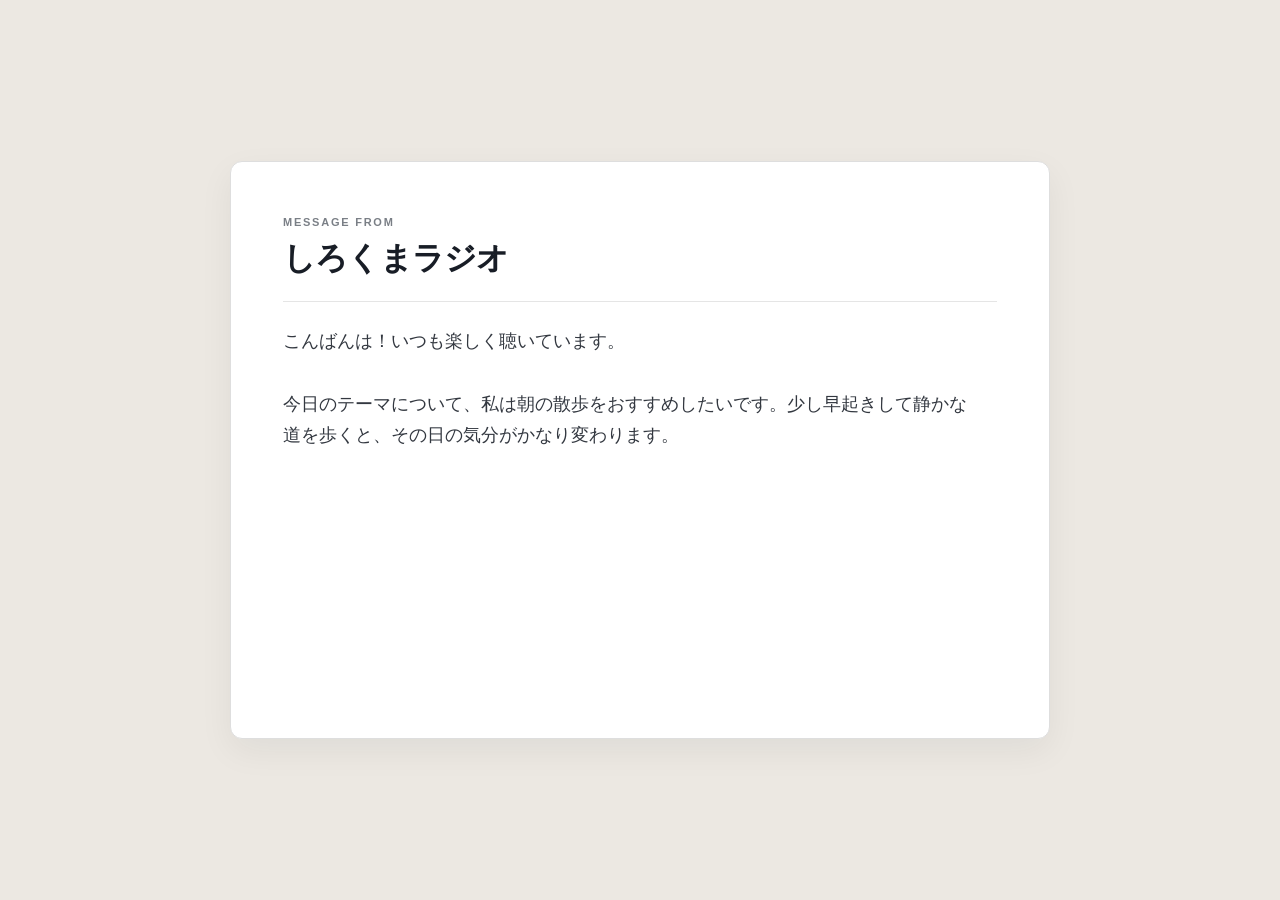
==== index.html @ c99edba2 "Add files via upload" ====
<!doctype html>
<html lang="ja">
<head>
  <meta charset="utf-8">
  <meta name="viewport" content="width=device-width, initial-scale=1">
  <meta name="color-scheme" content="light">
  <title>回答ビューアー</title>
  <link rel="stylesheet" href="./css/reset.css">
  <link rel="stylesheet" href="./css/variables.css">
  <link rel="stylesheet" href="./css/base.css">
  <link rel="stylesheet" href="./css/viewer.css">
  <link id="template-stylesheet" rel="stylesheet" href="./templates/clean/clean.css">
</head>
<body class="viewer-page">
  <main class="viewer-shell" aria-live="polite">
    <section id="viewer-status" class="viewer-status" hidden></section>
    <div id="viewer-preview" class="template-host" aria-label="回答表示">
      <article class="template-root" data-template="clean">
        <header class="template-name-wrap">
          <p class="template-label" aria-hidden="true">MESSAGE FROM</p>
          <h1 class="response-name"></h1>
        </header>
        <div class="template-divider" aria-hidden="true"></div>
        <div class="response-content" tabindex="0"></div>
      </article>
    </div>
  </main>
  <script type="module" src="./js/app.js"></script>
</body>
</html>
---- css/variables.css ----
:root{
  --ui-canvas:#f6f4f1;
  --ui-surface:#ffffff;
  --ui-surface-soft:#f8f9fa;
  --ui-ink:#181d26;
  --ui-body:#41454d;
  --ui-muted:#70757d;
  --ui-hairline:#dedbd6;
  --ui-hairline-soft:#ece9e4;
  --ui-accent:#aa2d00;
  --ui-accent-soft:#fff0e9;
  --ui-success:#1f7a44;
  --ui-error:#b42318;
  --ui-focus:#1b61c9;
  --ui-radius-sm:8px;
  --ui-radius-md:10px;
  --ui-radius-lg:12px;
  --ui-shadow:0 1px 2px rgba(24,29,38,.05),0 8px 24px rgba(24,29,38,.05);
  --ui-font:-apple-system,BlinkMacSystemFont,"Segoe UI","Noto Sans JP","Hiragino Kaku Gothic ProN",Meiryo,sans-serif;
}
---- css/base.css ----
html{background:var(--ui-canvas);color:var(--ui-ink);font-family:var(--ui-font)}body{font-size:16px}button,input,select{color:inherit}.button{min-height:40px;border:1px solid transparent;border-radius:var(--ui-radius-sm);display:inline-flex;align-items:center;justify-content:center;gap:8px;padding:9px 14px;font-size:14px;font-weight:650;transition:background-color .16s,border-color .16s,transform .16s}.button:hover{transform:translateY(-1px)}.button:focus-visible,.icon-button:focus-visible,input:focus-visible,.template-option:focus-visible,.response-item:focus-visible{outline:3px solid color-mix(in srgb,var(--ui-focus) 25%,transparent);outline-offset:2px}.button--primary{background:var(--ui-ink);color:#fff}.button--primary:hover{background:#0d1218}.button--secondary{background:#fff;border-color:var(--ui-hairline);color:var(--ui-ink)}.button--secondary:hover{background:#fafafa;border-color:#c9c5bf}.button--full{width:100%}.state-box{font-size:14px;color:var(--ui-muted)}.state-box[data-state="loading"]::before{content:"";display:inline-block;width:14px;height:14px;border:2px solid var(--ui-hairline);border-top-color:var(--ui-ink);border-radius:50%;margin-right:8px;vertical-align:-2px;animation:spin .8s linear infinite}.state-box[data-state="error"]{color:var(--ui-error)}@keyframes spin{to{transform:rotate(360deg)}}
---- css/viewer.css ----
body.viewer-page{min-height:100vh;background:#ece8e2;display:grid;place-items:center;padding:clamp(12px,3vw,40px)}.viewer-shell{width:min(100%,980px)}.viewer-status{margin-bottom:12px;background:#fff;border:1px solid var(--ui-hairline);padding:12px 14px;border-radius:10px;color:var(--ui-muted);font-size:14px}.template-host{width:100%}.template-host .template-root{--name-font-size:32px;--content-font-size:18px;--content-height:min(56vh,420px)}.template-host .response-content{overflow-y:auto;overflow-x:hidden;white-space:pre-wrap;overflow-wrap:anywhere;word-break:break-word}.template-host .response-name{overflow-wrap:anywhere}@media(max-width:600px){body.viewer-page{padding:8px}.template-host .template-root{--content-height:58vh}}
---- templates/clean/clean.css ----
.template-root[data-template="clean"]{width:100%;max-width:820px;margin:auto;background:#fff;color:#181d26;border:1px solid #dedede;border-radius:12px;padding:clamp(24px,5vw,52px);box-shadow:0 12px 34px rgba(24,29,38,.06);font-family:-apple-system,BlinkMacSystemFont,"Segoe UI","Noto Sans JP",sans-serif}.template-root[data-template="clean"] .template-name-wrap{display:flex;flex-direction:column;gap:8px}.template-root[data-template="clean"] .template-label{font-size:11px;font-weight:800;letter-spacing:.16em;color:#7a7f86}.template-root[data-template="clean"] .response-name{font-size:var(--name-font-size);font-weight:650;letter-spacing:-.025em;line-height:1.2}.template-root[data-template="clean"] .template-divider{height:1px;background:#e5e5e5;margin:24px 0}.template-root[data-template="clean"] .response-content{height:var(--content-height);font-size:var(--content-font-size);line-height:var(--content-line-height);color:#333840;padding-right:12px;scrollbar-gutter:stable}.template-root[data-template="clean"] .response-content::-webkit-scrollbar{width:8px}.template-root[data-template="clean"] .response-content::-webkit-scrollbar-thumb{background:#d7d7d7;border-radius:8px}.template-root[data-template="clean"] .response-content::-webkit-scrollbar-track{background:transparent}
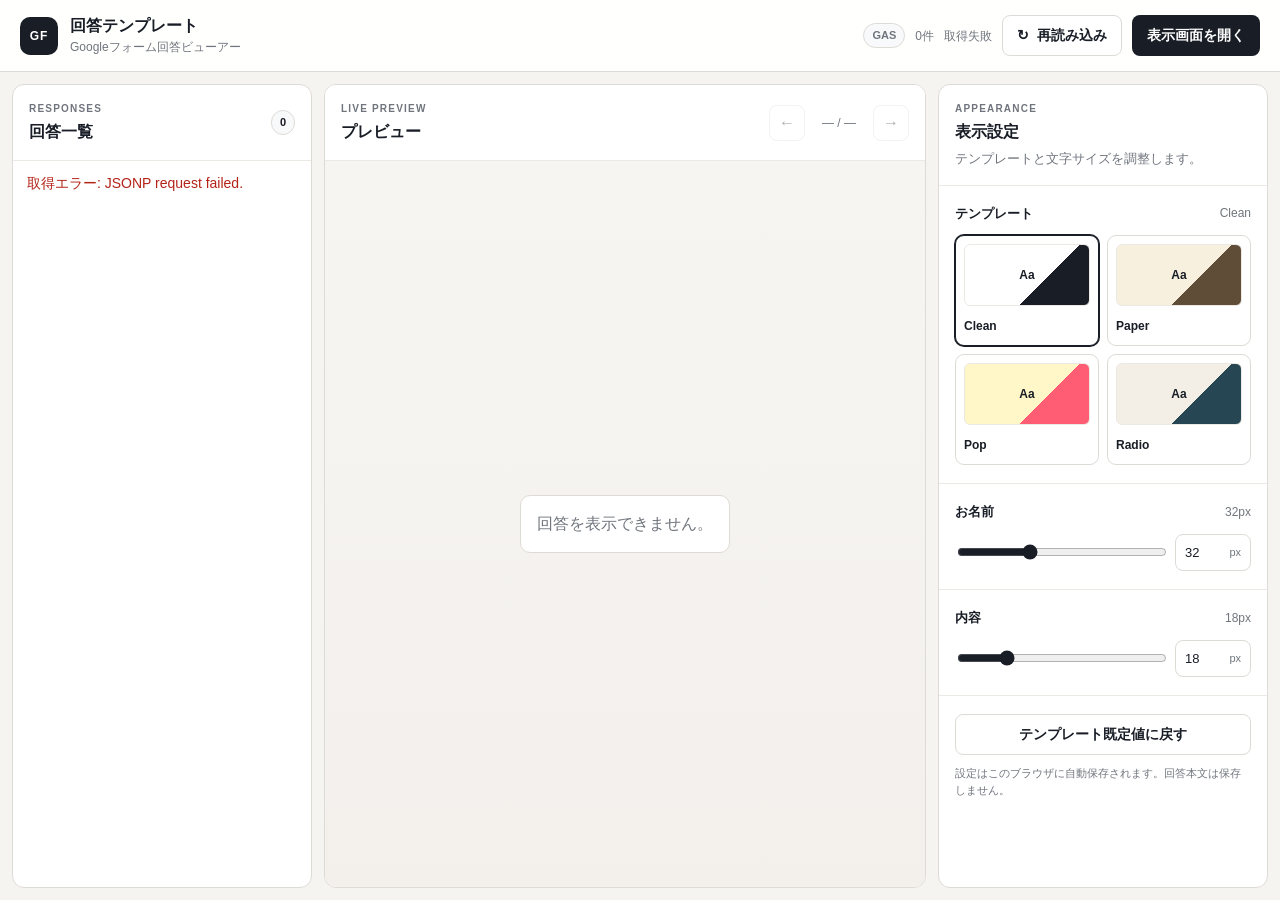
==== commit 8be13533: "Make editor the default GitHub Pages entry" ====
--- a/index.html
+++ b/index.html
@@ -4,27 +4,116 @@
   <meta charset="utf-8">
   <meta name="viewport" content="width=device-width, initial-scale=1">
   <meta name="color-scheme" content="light">
-  <title>回答ビューアー</title>
+  <title>回答テンプレートエディター</title>
   <link rel="stylesheet" href="./css/reset.css">
   <link rel="stylesheet" href="./css/variables.css">
   <link rel="stylesheet" href="./css/base.css">
-  <link rel="stylesheet" href="./css/viewer.css">
+  <link rel="stylesheet" href="./css/editor.css">
   <link id="template-stylesheet" rel="stylesheet" href="./templates/clean/clean.css">
 </head>
-<body class="viewer-page">
-  <main class="viewer-shell" aria-live="polite">
-    <section id="viewer-status" class="viewer-status" hidden></section>
-    <div id="viewer-preview" class="template-host" aria-label="回答表示">
-      <article class="template-root" data-template="clean">
-        <header class="template-name-wrap">
-          <p class="template-label" aria-hidden="true">MESSAGE FROM</p>
-          <h1 class="response-name"></h1>
-        </header>
-        <div class="template-divider" aria-hidden="true"></div>
-        <div class="response-content" tabindex="0"></div>
-      </article>
+<body class="editor-page">
+  <header class="app-header">
+    <div class="app-header__identity">
+      <div class="app-mark" aria-hidden="true">GF</div>
+      <div>
+        <h1 class="app-title">回答テンプレート</h1>
+        <p class="app-subtitle">Googleフォーム回答ビューアー</p>
+      </div>
     </div>
+    <div class="app-header__actions">
+      <div class="sync-meta" aria-live="polite">
+        <span id="data-source-badge" class="status-badge">GAS</span>
+        <span id="response-count">0件</span>
+        <span id="last-updated">未取得</span>
+      </div>
+      <button id="reload-button" class="button button--secondary" type="button">
+        <span aria-hidden="true">↻</span>
+        再読み込み
+      </button>
+      <a class="button button--primary" href="./viewer.html" target="_blank" rel="noopener">表示画面を開く</a>
+    </div>
+  </header>
+
+  <main class="editor-layout">
+    <aside class="panel responses-panel" aria-label="回答一覧">
+      <div class="panel__header">
+        <div>
+          <p class="panel__eyebrow">RESPONSES</p>
+          <h2 class="panel__title">回答一覧</h2>
+        </div>
+        <span id="list-count" class="count-badge">0</span>
+      </div>
+      <div id="responses-state" class="state-box" role="status"></div>
+      <div id="response-list" class="response-list" role="listbox" aria-label="Googleフォーム回答"></div>
+    </aside>
+
+    <section class="workspace" aria-label="プレビュー">
+      <div class="workspace-toolbar">
+        <div>
+          <p class="panel__eyebrow">LIVE PREVIEW</p>
+          <h2 class="panel__title">プレビュー</h2>
+        </div>
+        <div class="response-nav" aria-label="回答移動">
+          <button id="prev-response" class="icon-button" type="button" aria-label="前の回答">←</button>
+          <span id="response-position" class="response-position">— / —</span>
+          <button id="next-response" class="icon-button" type="button" aria-label="次の回答">→</button>
+        </div>
+      </div>
+
+      <div id="preview-stage" class="preview-stage">
+        <div id="preview-state" class="preview-state" hidden></div>
+        <div id="editor-preview" class="template-host">
+          <article class="template-root" data-template="clean">
+            <header class="template-name-wrap">
+              <p class="template-label" aria-hidden="true">MESSAGE FROM</p>
+              <h3 class="response-name"></h3>
+            </header>
+            <div class="template-divider" aria-hidden="true"></div>
+            <div class="response-content" tabindex="0"></div>
+          </article>
+        </div>
+      </div>
+    </section>
+
+    <aside class="panel settings-panel" aria-label="表示設定">
+      <div class="panel__header panel__header--stack">
+        <p class="panel__eyebrow">APPEARANCE</p>
+        <h2 class="panel__title">表示設定</h2>
+        <p class="panel__description">テンプレートと文字サイズを調整します。</p>
+      </div>
+
+      <section class="settings-section">
+        <div class="settings-section__heading">
+          <h3>テンプレート</h3>
+          <span id="template-name" class="settings-value">Clean</span>
+        </div>
+        <div id="template-selector" class="template-selector" role="radiogroup" aria-label="テンプレート"></div>
+      </section>
+
+      <section class="settings-section">
+        <div class="settings-section__heading">
+          <h3>お名前</h3>
+          <span id="name-size-label" class="settings-value">32px</span>
+        </div>
+        <div id="name-font-control" class="font-control"></div>
+      </section>
+
+      <section class="settings-section">
+        <div class="settings-section__heading">
+          <h3>内容</h3>
+          <span id="content-size-label" class="settings-value">18px</span>
+        </div>
+        <div id="content-font-control" class="font-control"></div>
+      </section>
+
+      <div class="settings-actions">
+        <button id="reset-template" class="button button--secondary button--full" type="button">テンプレート既定値に戻す</button>
+      </div>
+
+      <p class="settings-note">設定はこのブラウザに自動保存されます。回答本文は保存しません。</p>
+    </aside>
   </main>
-  <script type="module" src="./js/app.js"></script>
+
+  <script type="module" src="./js/editor.js"></script>
 </body>
 </html>
--- a/css/editor.css
+++ b/css/editor.css
@@ -0,0 +1,4 @@
+body.editor-page{height:100vh;overflow:hidden;background:var(--ui-canvas)}.app-header{height:72px;background:rgba(255,255,255,.96);border-bottom:1px solid var(--ui-hairline);display:flex;align-items:center;justify-content:space-between;padding:0 20px;gap:20px}.app-header__identity,.app-header__actions,.sync-meta{display:flex;align-items:center}.app-header__identity{gap:12px;min-width:0}.app-mark{width:38px;height:38px;border-radius:10px;background:var(--ui-ink);color:#fff;display:grid;place-items:center;font-size:12px;font-weight:800;letter-spacing:.08em}.app-title{font-size:16px;font-weight:700;line-height:1.25}.app-subtitle{font-size:12px;color:var(--ui-muted);margin-top:2px}.app-header__actions{gap:10px}.sync-meta{gap:10px;color:var(--ui-muted);font-size:12px}.status-badge,.count-badge{display:inline-flex;align-items:center;justify-content:center;border-radius:999px;border:1px solid var(--ui-hairline);background:var(--ui-surface-soft);font-size:11px;font-weight:700;line-height:1;padding:6px 8px}.editor-layout{height:calc(100vh - 72px);display:grid;grid-template-columns:minmax(240px,300px) minmax(460px,1fr) minmax(280px,330px);gap:12px;padding:12px}.panel,.workspace{background:var(--ui-surface);border:1px solid var(--ui-hairline);border-radius:var(--ui-radius-lg);min-width:0;min-height:0;overflow:hidden}.panel{display:flex;flex-direction:column}.panel__header,.workspace-toolbar{min-height:72px;padding:16px;border-bottom:1px solid var(--ui-hairline-soft);display:flex;align-items:center;justify-content:space-between;gap:12px}.panel__header--stack{display:block}.panel__eyebrow{font-size:10px;letter-spacing:.12em;font-weight:800;color:var(--ui-muted);margin-bottom:4px}.panel__title{font-size:16px;font-weight:700}.panel__description{font-size:13px;color:var(--ui-muted);margin-top:5px}.responses-panel .state-box{padding:12px 14px}.response-list{overflow:auto;padding:6px}.response-item{width:100%;appearance:none;background:transparent;border:1px solid transparent;border-radius:8px;text-align:left;padding:11px 10px;display:grid;grid-template-columns:34px minmax(0,1fr);gap:10px;color:var(--ui-ink);transition:background-color .14s,border-color .14s}.response-item:hover{background:#f8f7f5}.response-item[aria-selected="true"]{background:var(--ui-accent-soft);border-color:#f1c8b4;box-shadow:inset 3px 0 0 var(--ui-accent)}.response-item__number{font-variant-numeric:tabular-nums;color:var(--ui-muted);font-size:11px;font-weight:700;padding-top:2px}.response-item__main{min-width:0}.response-item__name{display:block;font-size:13px;font-weight:700;white-space:nowrap;overflow:hidden;text-overflow:ellipsis}.response-item__excerpt{display:-webkit-box;-webkit-box-orient:vertical;-webkit-line-clamp:2;overflow:hidden;font-size:12px;line-height:1.45;color:var(--ui-muted);margin-top:4px}.response-item__time{display:block;font-size:10px;color:#9a9690;margin-top:6px}.workspace{display:flex;flex-direction:column}.workspace-toolbar{background:#fff}.response-nav{display:flex;align-items:center;gap:8px}.icon-button{width:36px;height:36px;border-radius:8px;border:1px solid var(--ui-hairline);background:#fff;display:grid;place-items:center}.icon-button:hover:not(:disabled){background:#f8f7f5}.icon-button:disabled{opacity:.35;cursor:not-allowed}.response-position{font-size:12px;color:var(--ui-muted);font-variant-numeric:tabular-nums;min-width:52px;text-align:center}.preview-stage{flex:1;min-height:0;padding:24px;display:grid;place-items:center;overflow:auto;background:linear-gradient(#f7f5f2,#f3f0ec)}.template-host{width:min(100%,820px);min-width:0}.preview-state{padding:16px;border-radius:10px;border:1px solid var(--ui-hairline);background:#fff;color:var(--ui-muted)}.settings-panel{overflow:auto}.settings-section{padding:18px 16px;border-bottom:1px solid var(--ui-hairline-soft)}.settings-section__heading{display:flex;align-items:center;justify-content:space-between;gap:12px;margin-bottom:12px}.settings-section h3{font-size:13px;font-weight:700}.settings-value{font-size:12px;color:var(--ui-muted);font-variant-numeric:tabular-nums}.template-selector{display:grid;grid-template-columns:1fr 1fr;gap:8px}.template-option{border:1px solid var(--ui-hairline);background:#fff;border-radius:9px;padding:8px;text-align:left;min-width:0}.template-option:hover{border-color:#bfbab3}.template-option[aria-checked="true"]{border-color:var(--ui-ink);box-shadow:0 0 0 1px var(--ui-ink)}.template-option__preview{height:62px;border-radius:6px;border:1px solid var(--ui-hairline-soft);display:grid;place-items:center;overflow:hidden;margin-bottom:7px;font-size:12px;font-weight:700}.template-option__name{font-size:12px;font-weight:700}.font-control__row{display:grid;grid-template-columns:minmax(0,1fr) 76px;align-items:center;gap:10px}.font-control input[type="range"]{width:100%;accent-color:var(--ui-ink)}.font-control__number-wrap{display:grid;grid-template-columns:1fr auto;align-items:center;border:1px solid var(--ui-hairline);border-radius:8px;background:#fff;padding-right:9px}.font-control__number{width:100%;border:0;outline:0;padding:8px 6px 8px 9px;background:transparent;font-size:13px;font-variant-numeric:tabular-nums}.font-control__unit{font-size:11px;color:var(--ui-muted)}.settings-actions{padding:18px 16px 10px}.settings-note{padding:0 16px 20px;color:var(--ui-muted);font-size:11px;line-height:1.55}.template-host .template-root{--name-font-size:32px;--content-font-size:18px;--content-height:360px}.template-host .response-content{overflow-y:auto;overflow-x:hidden;white-space:pre-wrap;overflow-wrap:anywhere;word-break:break-word}.template-host .response-name{overflow-wrap:anywhere}
+@media(max-width:1199px){body.editor-page{height:auto;overflow:auto}.app-header{position:sticky;top:0;z-index:20}.editor-layout{height:auto;min-height:calc(100vh - 72px);grid-template-columns:240px minmax(0,1fr);grid-template-areas:"list workspace" "settings workspace";align-items:start}.responses-panel{grid-area:list;max-height:420px}.workspace{grid-area:workspace;min-height:720px;position:sticky;top:84px}.settings-panel{grid-area:settings}.sync-meta{display:none}}
+@media(max-width:767px){.app-header{height:auto;min-height:68px;padding:10px 12px;align-items:flex-start}.app-header__actions{flex-wrap:wrap;justify-content:flex-end}.app-header__actions .button{font-size:12px;padding-inline:10px}.app-subtitle{display:none}.editor-layout{display:flex;flex-direction:column;padding:8px;gap:8px}.responses-panel,.workspace,.settings-panel{width:100%;max-height:none;position:static}.responses-panel{order:1}.workspace{order:2;min-height:620px}.settings-panel{order:3}.preview-stage{padding:12px}.template-selector{grid-template-columns:repeat(2,minmax(0,1fr))}}
+.responses-panel .state-box:empty{display:none}
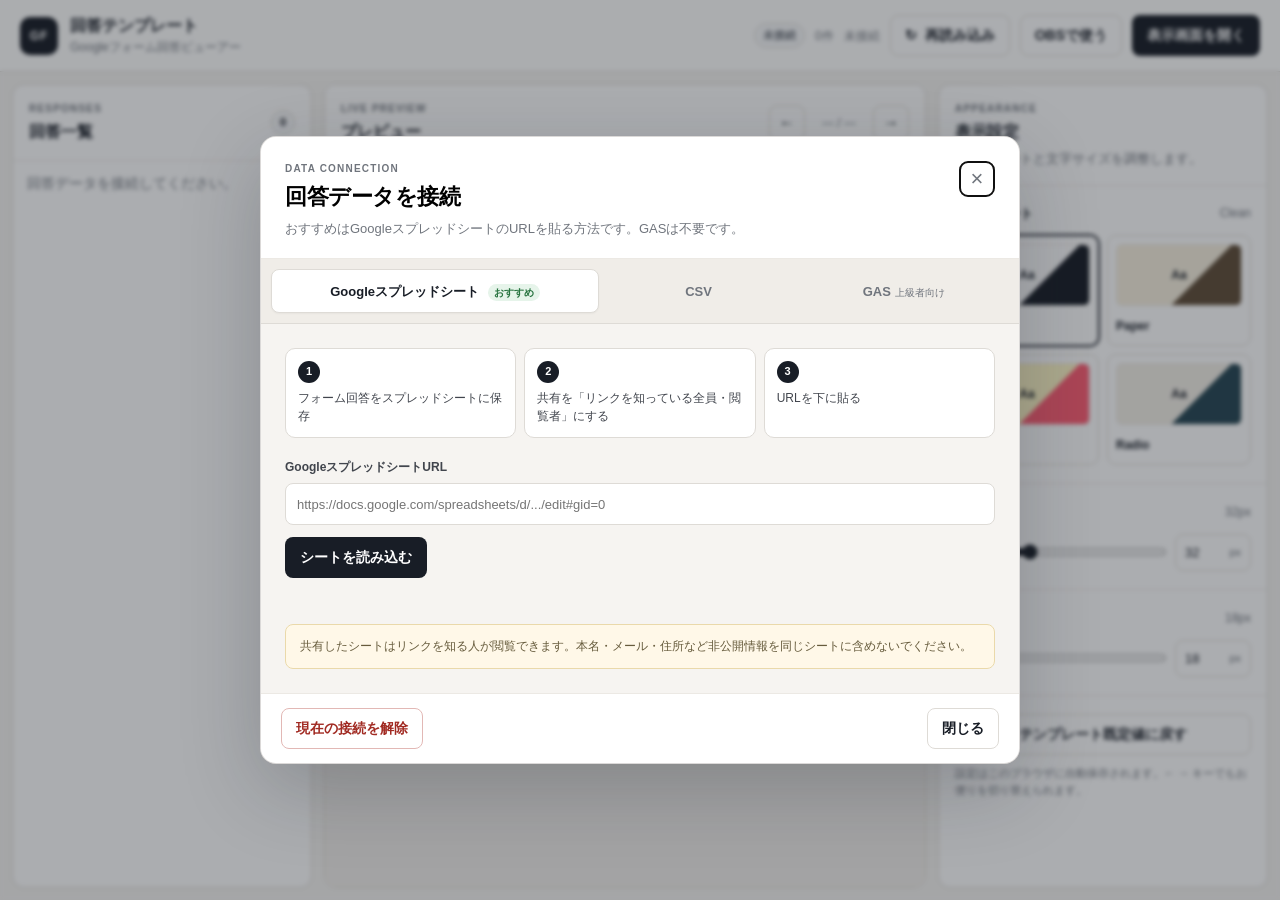
==== commit 1b7c4f3a: "Add beginner Sheets setup and OBS overlay support" ====
--- a/index.html
+++ b/index.html
@@ -22,52 +22,37 @@
     </div>
     <div class="app-header__actions">
       <div class="sync-meta" aria-live="polite">
-        <span id="data-source-badge" class="status-badge">GAS</span>
+        <button id="connection-button" class="status-badge status-badge--button" type="button">未接続</button>
         <span id="response-count">0件</span>
         <span id="last-updated">未取得</span>
       </div>
-      <button id="reload-button" class="button button--secondary" type="button">
-        <span aria-hidden="true">↻</span>
-        再読み込み
-      </button>
+      <button id="reload-button" class="button button--secondary" type="button"><span aria-hidden="true">↻</span>再読み込み</button>
+      <button id="obs-button" class="button button--secondary" type="button">OBSで使う</button>
       <a class="button button--primary" href="./viewer.html" target="_blank" rel="noopener">表示画面を開く</a>
     </div>
   </header>
 
   <main class="editor-layout">
     <aside class="panel responses-panel" aria-label="回答一覧">
-      <div class="panel__header">
-        <div>
-          <p class="panel__eyebrow">RESPONSES</p>
-          <h2 class="panel__title">回答一覧</h2>
-        </div>
-        <span id="list-count" class="count-badge">0</span>
-      </div>
+      <div class="panel__header"><div><p class="panel__eyebrow">RESPONSES</p><h2 class="panel__title">回答一覧</h2></div><span id="list-count" class="count-badge">0</span></div>
       <div id="responses-state" class="state-box" role="status"></div>
       <div id="response-list" class="response-list" role="listbox" aria-label="Googleフォーム回答"></div>
     </aside>
 
     <section class="workspace" aria-label="プレビュー">
       <div class="workspace-toolbar">
-        <div>
-          <p class="panel__eyebrow">LIVE PREVIEW</p>
-          <h2 class="panel__title">プレビュー</h2>
-        </div>
+        <div><p class="panel__eyebrow">LIVE PREVIEW</p><h2 class="panel__title">プレビュー</h2></div>
         <div class="response-nav" aria-label="回答移動">
-          <button id="prev-response" class="icon-button" type="button" aria-label="前の回答">←</button>
+          <button id="prev-response" class="icon-button" type="button" aria-label="前のお便り">←</button>
           <span id="response-position" class="response-position">— / —</span>
-          <button id="next-response" class="icon-button" type="button" aria-label="次の回答">→</button>
+          <button id="next-response" class="icon-button" type="button" aria-label="次のお便り">→</button>
         </div>
       </div>
-
       <div id="preview-stage" class="preview-stage">
         <div id="preview-state" class="preview-state" hidden></div>
         <div id="editor-preview" class="template-host">
           <article class="template-root" data-template="clean">
-            <header class="template-name-wrap">
-              <p class="template-label" aria-hidden="true">MESSAGE FROM</p>
-              <h3 class="response-name"></h3>
-            </header>
+            <header class="template-name-wrap"><p class="template-label" aria-hidden="true">MESSAGE FROM</p><h3 class="response-name"></h3></header>
             <div class="template-divider" aria-hidden="true"></div>
             <div class="response-content" tabindex="0"></div>
           </article>
@@ -76,43 +61,71 @@
     </section>
 
     <aside class="panel settings-panel" aria-label="表示設定">
-      <div class="panel__header panel__header--stack">
-        <p class="panel__eyebrow">APPEARANCE</p>
-        <h2 class="panel__title">表示設定</h2>
-        <p class="panel__description">テンプレートと文字サイズを調整します。</p>
+      <div class="panel__header panel__header--stack"><p class="panel__eyebrow">APPEARANCE</p><h2 class="panel__title">表示設定</h2><p class="panel__description">テンプレートと文字サイズを調整します。</p></div>
+      <section class="settings-section"><div class="settings-section__heading"><h3>テンプレート</h3><span id="template-name" class="settings-value">Clean</span></div><div id="template-selector" class="template-selector" role="radiogroup" aria-label="テンプレート"></div></section>
+      <section class="settings-section"><div class="settings-section__heading"><h3>お名前</h3><span id="name-size-label" class="settings-value">32px</span></div><div id="name-font-control" class="font-control"></div></section>
+      <section class="settings-section"><div class="settings-section__heading"><h3>内容</h3><span id="content-size-label" class="settings-value">18px</span></div><div id="content-font-control" class="font-control"></div></section>
+      <div class="settings-actions"><button id="reset-template" class="button button--secondary button--full" type="button">テンプレート既定値に戻す</button></div>
+      <p class="settings-note">設定はこのブラウザに自動保存されます。← → キーでもお便りを切り替えられます。</p>
+    </aside>
+  </main>
+
+  <dialog id="connection-dialog" class="app-dialog">
+    <form method="dialog" class="dialog-card dialog-card--wide">
+      <header class="dialog-header"><div><p class="panel__eyebrow">DATA CONNECTION</p><h2>回答データを接続</h2><p>おすすめはGoogleスプレッドシートのURLを貼る方法です。GASは不要です。</p></div><button class="dialog-close" value="cancel" aria-label="閉じる">×</button></header>
+      <div class="connection-tabs" role="tablist" aria-label="接続方法">
+        <button type="button" class="connection-tab is-active" data-connection-tab="sheet">Googleスプレッドシート <span>おすすめ</span></button>
+        <button type="button" class="connection-tab" data-connection-tab="csv">CSV</button>
+        <button type="button" class="connection-tab" data-connection-tab="gas">GAS <small>上級者向け</small></button>
       </div>
 
-      <section class="settings-section">
-        <div class="settings-section__heading">
-          <h3>テンプレート</h3>
-          <span id="template-name" class="settings-value">Clean</span>
+      <section class="connection-pane is-active" data-connection-pane="sheet">
+        <div class="easy-steps"><span><b>1</b> フォーム回答をスプレッドシートに保存</span><span><b>2</b> 共有を「リンクを知っている全員・閲覧者」にする</span><span><b>3</b> URLを下に貼る</span></div>
+        <label class="field"><span>GoogleスプレッドシートURL</span><input id="sheet-url-input" type="url" placeholder="https://docs.google.com/spreadsheets/d/.../edit#gid=0" autocomplete="off"></label>
+        <button id="sheet-read-button" class="button button--primary" type="button">シートを読み込む</button>
+        <div id="sheet-connect-state" class="inline-state" role="status"></div>
+        <div id="sheet-mapping" class="mapping-box" hidden>
+          <p class="mapping-title">使う列を確認</p>
+          <div class="mapping-grid"><label>お名前<select id="sheet-name-column"></select></label><label>内容<select id="sheet-content-column"></select></label><label>タイムスタンプ<select id="sheet-timestamp-column"></select></label></div>
+          <button id="sheet-save-button" class="button button--primary" type="button">この設定で接続</button>
         </div>
-        <div id="template-selector" class="template-selector" role="radiogroup" aria-label="テンプレート"></div>
+        <p class="privacy-note">共有したシートはリンクを知る人が閲覧できます。本名・メール・住所など非公開情報を同じシートに含めないでください。</p>
       </section>
 
-      <section class="settings-section">
-        <div class="settings-section__heading">
-          <h3>お名前</h3>
-          <span id="name-size-label" class="settings-value">32px</span>
+      <section class="connection-pane" data-connection-pane="csv">
+        <p class="pane-lead">公開設定をしたくない場合に使えます。CSVはこのブラウザ内に保存され、外部サーバーへ送信しません。</p>
+        <label class="file-drop"><input id="csv-file-input" type="file" accept=".csv,text/csv"><span>CSVファイルを選択</span><small>Googleスプレッドシートの「ファイル → ダウンロード → CSV」でも作成できます。</small></label>
+        <div id="csv-connect-state" class="inline-state" role="status"></div>
+        <div id="csv-mapping" class="mapping-box" hidden>
+          <p class="mapping-title">使う列を確認</p>
+          <div class="mapping-grid"><label>お名前<select id="csv-name-column"></select></label><label>内容<select id="csv-content-column"></select></label><label>タイムスタンプ<select id="csv-timestamp-column"></select></label></div>
+          <button id="csv-save-button" class="button button--primary" type="button">CSVを使用する</button>
         </div>
-        <div id="name-font-control" class="font-control"></div>
       </section>
 
-      <section class="settings-section">
-        <div class="settings-section__heading">
-          <h3>内容</h3>
-          <span id="content-size-label" class="settings-value">18px</span>
-        </div>
-        <div id="content-font-control" class="font-control"></div>
+      <section class="connection-pane" data-connection-pane="gas">
+        <p class="pane-lead">既存のGAS連携を使いたい方向けです。通常はGoogleスプレッドシート方式をおすすめします。</p>
+        <label class="field"><span>GAS Web App URL</span><input id="gas-url-input" type="url" placeholder="https://script.google.com/macros/s/.../exec" autocomplete="off"></label>
+        <div id="gas-connect-state" class="inline-state" role="status"></div>
+        <button id="gas-save-button" class="button button--primary" type="button">GASで接続</button>
       </section>
 
-      <div class="settings-actions">
-        <button id="reset-template" class="button button--secondary button--full" type="button">テンプレート既定値に戻す</button>
+      <footer class="dialog-footer"><button id="disconnect-button" class="button button--danger" type="button">現在の接続を解除</button><button class="button button--secondary" value="cancel">閉じる</button></footer>
+    </form>
+  </dialog>
+
+  <dialog id="obs-dialog" class="app-dialog">
+    <form method="dialog" class="dialog-card dialog-card--wide">
+      <header class="dialog-header"><div><p class="panel__eyebrow">OBS OVERLAY</p><h2>OBSで使う</h2><p>背景は透明です。クロマキーは必要ありません。</p></div><button class="dialog-close" value="cancel" aria-label="閉じる">×</button></header>
+      <div class="obs-options">
+        <section class="obs-option obs-option--recommended"><span class="recommend-chip">自動更新</span><h3>ブラウザソースURL</h3><p>Googleスプレッドシート接続時におすすめ。新しい回答も自動で再取得します。</p><div class="copy-row"><input id="obs-live-url" type="text" readonly><button id="copy-obs-url" class="button button--primary" type="button">コピー</button></div><p id="obs-live-note" class="mini-note"></p></section>
+        <section class="obs-option"><h3>OBS用HTML</h3><p>現在読み込んでいる回答とデザインを1つのHTMLに保存します。CSVでも使用できます。書き出した時点のスナップショットです。</p><button id="download-obs-html" class="button button--secondary" type="button">OBS用HTMLを保存</button></section>
+        <section class="obs-option"><h3>OBSホットキー</h3><p>OBSの「ツール → スクリプト」で追加すると、OBSにフォーカスがなくても「前へ / 次へ」のホットキーを割り当てられます。</p><a class="button button--secondary" href="./obs/formviewer-hotkeys.lua" download>Luaスクリプトを保存</a></section>
       </div>
-
-      <p class="settings-note">設定はこのブラウザに自動保存されます。回答本文は保存しません。</p>
-    </aside>
-  </main>
+      <div class="obs-guide"><b>OBS設定</b><span>ソース追加 → ブラウザ</span><span>推奨サイズ: 1000 × 650</span><span>← 前のお便り / → 次のお便り</span></div>
+      <footer class="dialog-footer"><button class="button button--secondary" value="cancel">閉じる</button></footer>
+    </form>
+  </dialog>
 
   <script type="module" src="./js/editor.js"></script>
 </body>
--- a/css/base.css
+++ b/css/base.css
@@ -1 +1,2 @@
 html{background:var(--ui-canvas);color:var(--ui-ink);font-family:var(--ui-font)}body{font-size:16px}button,input,select{color:inherit}.button{min-height:40px;border:1px solid transparent;border-radius:var(--ui-radius-sm);display:inline-flex;align-items:center;justify-content:center;gap:8px;padding:9px 14px;font-size:14px;font-weight:650;transition:background-color .16s,border-color .16s,transform .16s}.button:hover{transform:translateY(-1px)}.button:focus-visible,.icon-button:focus-visible,input:focus-visible,.template-option:focus-visible,.response-item:focus-visible{outline:3px solid color-mix(in srgb,var(--ui-focus) 25%,transparent);outline-offset:2px}.button--primary{background:var(--ui-ink);color:#fff}.button--primary:hover{background:#0d1218}.button--secondary{background:#fff;border-color:var(--ui-hairline);color:var(--ui-ink)}.button--secondary:hover{background:#fafafa;border-color:#c9c5bf}.button--full{width:100%}.state-box{font-size:14px;color:var(--ui-muted)}.state-box[data-state="loading"]::before{content:"";display:inline-block;width:14px;height:14px;border:2px solid var(--ui-hairline);border-top-color:var(--ui-ink);border-radius:50%;margin-right:8px;vertical-align:-2px;animation:spin .8s linear infinite}.state-box[data-state="error"]{color:var(--ui-error)}@keyframes spin{to{transform:rotate(360deg)}}
+.button--danger{background:#fff;border-color:#e2b8b5;color:#a12a22}.button--danger:hover{background:#fff6f5;border-color:#d99b96}.button:disabled{opacity:.48;cursor:not-allowed;transform:none}
--- a/css/editor.css
+++ b/css/editor.css
@@ -2,3 +2,9 @@
 @media(max-width:1199px){body.editor-page{height:auto;overflow:auto}.app-header{position:sticky;top:0;z-index:20}.editor-layout{height:auto;min-height:calc(100vh - 72px);grid-template-columns:240px minmax(0,1fr);grid-template-areas:"list workspace" "settings workspace";align-items:start}.responses-panel{grid-area:list;max-height:420px}.workspace{grid-area:workspace;min-height:720px;position:sticky;top:84px}.settings-panel{grid-area:settings}.sync-meta{display:none}}
 @media(max-width:767px){.app-header{height:auto;min-height:68px;padding:10px 12px;align-items:flex-start}.app-header__actions{flex-wrap:wrap;justify-content:flex-end}.app-header__actions .button{font-size:12px;padding-inline:10px}.app-subtitle{display:none}.editor-layout{display:flex;flex-direction:column;padding:8px;gap:8px}.responses-panel,.workspace,.settings-panel{width:100%;max-height:none;position:static}.responses-panel{order:1}.workspace{order:2;min-height:620px}.settings-panel{order:3}.preview-stage{padding:12px}.template-selector{grid-template-columns:repeat(2,minmax(0,1fr))}}
 .responses-panel .state-box:empty{display:none}
+.status-badge--button{cursor:pointer;color:var(--ui-muted);transition:border-color .15s,background-color .15s}.status-badge--button:hover{border-color:#bdb8b1;background:#fff}.status-badge--button[data-connected="true"]{color:var(--ui-success);background:#f2faf5;border-color:#c9e2d2}
+.app-dialog{width:min(760px,calc(100vw - 24px));max-height:min(88vh,820px);padding:0;border:0;border-radius:16px;background:transparent;overflow:visible}.app-dialog::backdrop{background:rgba(24,29,38,.36);backdrop-filter:blur(2px)}.dialog-card{background:var(--ui-canvas);border:1px solid rgba(24,29,38,.12);border-radius:16px;overflow:auto;max-height:min(88vh,820px);box-shadow:0 24px 80px rgba(24,29,38,.22)}.dialog-header{display:flex;align-items:flex-start;justify-content:space-between;gap:24px;padding:24px 24px 20px;background:#fff;border-bottom:1px solid var(--ui-hairline-soft)}.dialog-header h2{font-size:22px;font-weight:650;letter-spacing:-.02em}.dialog-header p:not(.panel__eyebrow){margin-top:6px;font-size:13px;line-height:1.5;color:var(--ui-muted)}.dialog-close{flex:0 0 auto;width:36px;height:36px;border:1px solid var(--ui-hairline);border-radius:8px;background:#fff;font-size:22px;line-height:1;color:var(--ui-muted)}.dialog-close:hover{background:#f8f7f5;color:var(--ui-ink)}
+.connection-tabs{display:grid;grid-template-columns:1.4fr .8fr .9fr;gap:6px;padding:10px;background:#f0ede8;border-bottom:1px solid var(--ui-hairline)}.connection-tab{min-height:44px;padding:8px 12px;border:1px solid transparent;border-radius:8px;background:transparent;text-align:center;font-size:13px;font-weight:650;color:var(--ui-muted)}.connection-tab span{margin-left:5px;padding:3px 6px;border-radius:999px;background:#e6f4ea;color:#27733f;font-size:10px}.connection-tab small{font-size:10px;font-weight:500}.connection-tab.is-active{background:#fff;border-color:var(--ui-hairline);color:var(--ui-ink);box-shadow:0 1px 2px rgba(24,29,38,.04)}.connection-pane{display:none;padding:24px;background:var(--ui-canvas)}.connection-pane.is-active{display:block}.easy-steps{display:grid;grid-template-columns:repeat(3,1fr);gap:8px;margin-bottom:20px}.easy-steps span{min-height:70px;padding:12px;border:1px solid var(--ui-hairline);border-radius:10px;background:#fff;font-size:12px;line-height:1.45;color:var(--ui-body)}.easy-steps b{display:grid;place-items:center;width:22px;height:22px;margin-bottom:7px;border-radius:50%;background:var(--ui-ink);color:#fff;font-size:11px}.field{display:grid;gap:7px;margin-bottom:12px}.field>span,.mapping-grid label{font-size:12px;font-weight:650;color:var(--ui-body)}.field input,.mapping-grid select,.copy-row input{width:100%;min-height:42px;border:1px solid var(--ui-hairline);border-radius:8px;background:#fff;padding:9px 11px;font:13px var(--ui-font);outline:0}.field input:focus,.mapping-grid select:focus,.copy-row input:focus{border-color:#6a8fd1;box-shadow:0 0 0 3px rgba(27,97,201,.12)}.inline-state{min-height:20px;margin-top:10px;font-size:12px;line-height:1.5;color:var(--ui-muted)}.inline-state[data-state="error"]{color:var(--ui-error)}.inline-state[data-state="success"]{color:var(--ui-success)}.mapping-box{margin-top:14px;padding:16px;border:1px solid var(--ui-hairline);border-radius:12px;background:#fff}.mapping-title{font-size:13px;font-weight:700;margin-bottom:12px}.mapping-grid{display:grid;grid-template-columns:1fr 1fr 1fr;gap:10px;margin-bottom:14px}.mapping-grid label{display:grid;gap:6px}.privacy-note,.pane-lead,.mini-note{font-size:12px;line-height:1.6;color:var(--ui-muted)}.privacy-note{margin-top:16px;padding:12px 14px;border-radius:8px;background:#fff8e8;border:1px solid #ead9aa;color:#665b3c}.pane-lead{margin-bottom:16px}.file-drop{position:relative;display:grid;place-items:center;min-height:132px;padding:20px;border:1px dashed #bcb6ae;border-radius:12px;background:#fff;text-align:center;cursor:pointer}.file-drop:hover{border-color:var(--ui-ink);background:#fcfbfa}.file-drop input{position:absolute;inset:0;opacity:0;cursor:pointer}.file-drop span{font-size:14px;font-weight:700}.file-drop small{display:block;max-width:420px;margin-top:7px;font-size:11px;line-height:1.5;color:var(--ui-muted)}.dialog-footer{display:flex;align-items:center;justify-content:flex-end;gap:8px;padding:14px 20px;background:#fff;border-top:1px solid var(--ui-hairline-soft)}.dialog-footer .button--danger{margin-right:auto}
+.obs-options{display:grid;grid-template-columns:1fr;gap:10px;padding:20px 24px}.obs-option{position:relative;padding:18px;border:1px solid var(--ui-hairline);border-radius:12px;background:#fff}.obs-option--recommended{border-color:#b9d3c2}.obs-option h3{font-size:15px;font-weight:700}.obs-option>p{margin-top:6px;font-size:12px;line-height:1.55;color:var(--ui-muted)}.recommend-chip{position:absolute;right:14px;top:14px;padding:4px 7px;border-radius:999px;background:#e8f5ec;color:#257240;font-size:10px;font-weight:700}.copy-row{display:grid;grid-template-columns:minmax(0,1fr) auto;gap:8px;margin-top:12px}.copy-row input{font-size:11px;color:var(--ui-muted)}.mini-note{margin-top:8px!important}.obs-guide{display:flex;flex-wrap:wrap;gap:8px 18px;margin:0 24px 20px;padding:12px 14px;border-radius:10px;background:#ece9e4;font-size:12px;color:var(--ui-body)}.obs-guide b{color:var(--ui-ink)}
+@media(max-width:1199px){.sync-meta{display:flex}.sync-meta>span{display:none}.app-header__actions{gap:7px}.app-header__actions .button{padding-inline:10px}.editor-layout{grid-template-columns:220px minmax(0,1fr)} }
+@media(max-width:767px){.app-header__actions{width:auto}.sync-meta{order:3}.app-header__actions .button--secondary#reload-button{display:none}.easy-steps{grid-template-columns:1fr}.mapping-grid{grid-template-columns:1fr}.connection-tabs{grid-template-columns:1fr}.app-dialog{width:min(94vw,760px)}.dialog-header,.connection-pane{padding:18px}.obs-options{padding:16px 18px}.obs-guide{margin:0 18px 16px}.copy-row{grid-template-columns:1fr}.dialog-footer{flex-wrap:wrap}.dialog-footer .button--danger{margin-right:0}}
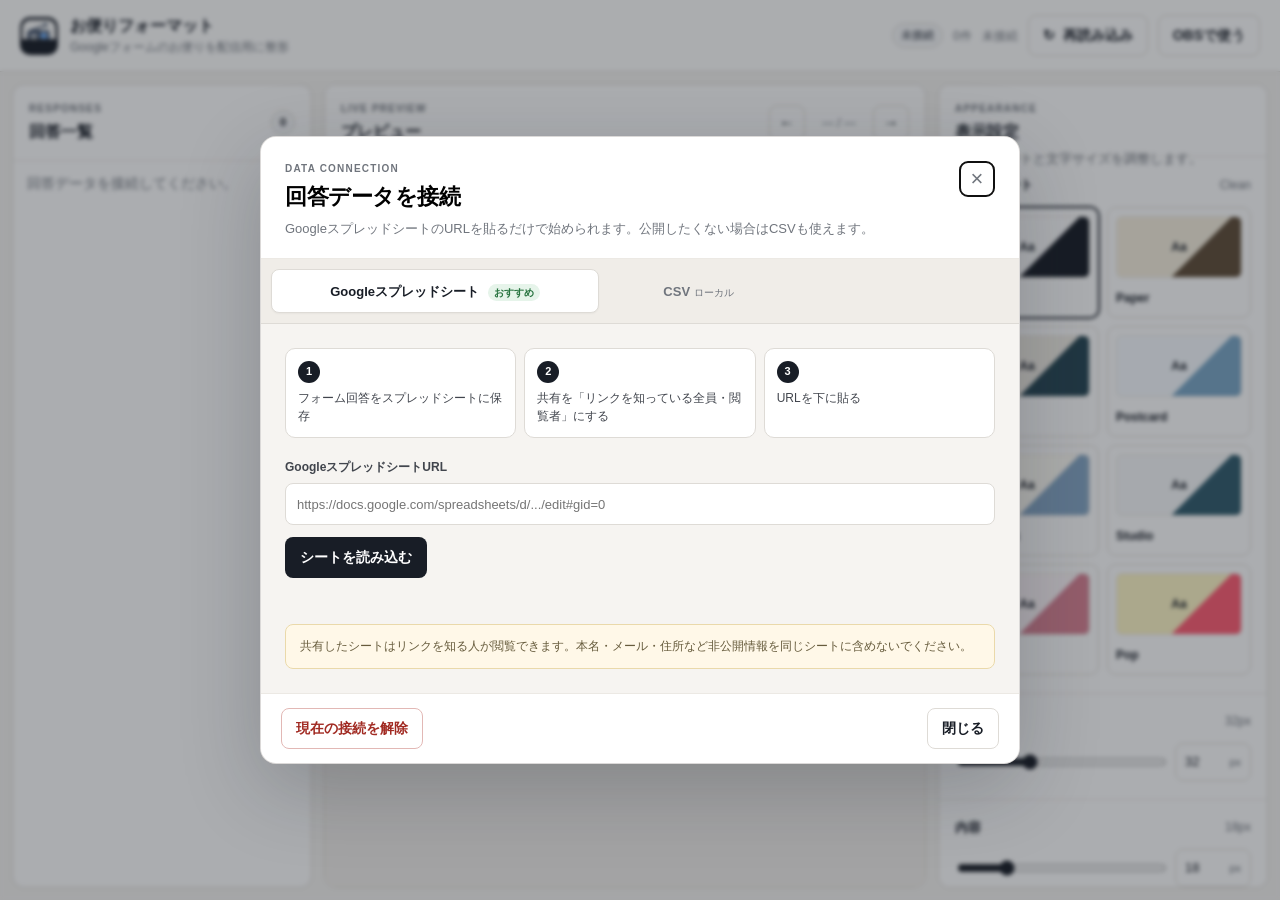
==== commit 74d86e3d: "Refresh branding, templates, and response order" ====
--- a/index.html
+++ b/index.html
@@ -4,7 +4,10 @@
   <meta charset="utf-8">
   <meta name="viewport" content="width=device-width, initial-scale=1">
   <meta name="color-scheme" content="light">
-  <title>回答テンプレートエディター</title>
+  <title>お便りフォーマット</title>
+  <link rel="icon" href="./assets/icons/favicon.ico?v=21" sizes="any">
+  <link rel="icon" type="image/png" sizes="32x32" href="./assets/icons/favicon-32.png?v=21">
+  <link rel="apple-touch-icon" sizes="180x180" href="./assets/icons/apple-touch-icon.png?v=21">
   <link rel="stylesheet" href="./css/reset.css">
   <link rel="stylesheet" href="./css/variables.css">
   <link rel="stylesheet" href="./css/base.css">
@@ -14,10 +17,10 @@
 <body class="editor-page">
   <header class="app-header">
     <div class="app-header__identity">
-      <div class="app-mark" aria-hidden="true">GF</div>
+      <div class="app-mark" aria-hidden="true"><img src="./assets/icons/apple-touch-icon.png?v=21" alt=""></div>
       <div>
-        <h1 class="app-title">回答テンプレート</h1>
-        <p class="app-subtitle">Googleフォーム回答ビューアー</p>
+        <h1 class="app-title">お便りフォーマット</h1>
+        <p class="app-subtitle">Googleフォームのお便りを配信用に整形</p>
       </div>
     </div>
     <div class="app-header__actions">
@@ -28,7 +31,6 @@
       </div>
       <button id="reload-button" class="button button--secondary" type="button"><span aria-hidden="true">↻</span>再読み込み</button>
       <button id="obs-button" class="button button--secondary" type="button">OBSで使う</button>
-      <a class="button button--primary" href="./viewer.html" target="_blank" rel="noopener">表示画面を開く</a>
     </div>
   </header>
 
@@ -72,11 +74,10 @@
 
   <dialog id="connection-dialog" class="app-dialog">
     <form method="dialog" class="dialog-card dialog-card--wide">
-      <header class="dialog-header"><div><p class="panel__eyebrow">DATA CONNECTION</p><h2>回答データを接続</h2><p>おすすめはGoogleスプレッドシートのURLを貼る方法です。GASは不要です。</p></div><button class="dialog-close" value="cancel" aria-label="閉じる">×</button></header>
+      <header class="dialog-header"><div><p class="panel__eyebrow">DATA CONNECTION</p><h2>回答データを接続</h2><p>GoogleスプレッドシートのURLを貼るだけで始められます。公開したくない場合はCSVも使えます。</p></div><button class="dialog-close" value="cancel" aria-label="閉じる">×</button></header>
       <div class="connection-tabs" role="tablist" aria-label="接続方法">
         <button type="button" class="connection-tab is-active" data-connection-tab="sheet">Googleスプレッドシート <span>おすすめ</span></button>
-        <button type="button" class="connection-tab" data-connection-tab="csv">CSV</button>
-        <button type="button" class="connection-tab" data-connection-tab="gas">GAS <small>上級者向け</small></button>
+        <button type="button" class="connection-tab" data-connection-tab="csv">CSV <small>ローカル</small></button>
       </div>
 
       <section class="connection-pane is-active" data-connection-pane="sheet">
@@ -103,13 +104,6 @@
         </div>
       </section>
 
-      <section class="connection-pane" data-connection-pane="gas">
-        <p class="pane-lead">既存のGAS連携を使いたい方向けです。通常はGoogleスプレッドシート方式をおすすめします。</p>
-        <label class="field"><span>GAS Web App URL</span><input id="gas-url-input" type="url" placeholder="https://script.google.com/macros/s/.../exec" autocomplete="off"></label>
-        <div id="gas-connect-state" class="inline-state" role="status"></div>
-        <button id="gas-save-button" class="button button--primary" type="button">GASで接続</button>
-      </section>
-
       <footer class="dialog-footer"><button id="disconnect-button" class="button button--danger" type="button">現在の接続を解除</button><button class="button button--secondary" value="cancel">閉じる</button></footer>
     </form>
   </dialog>
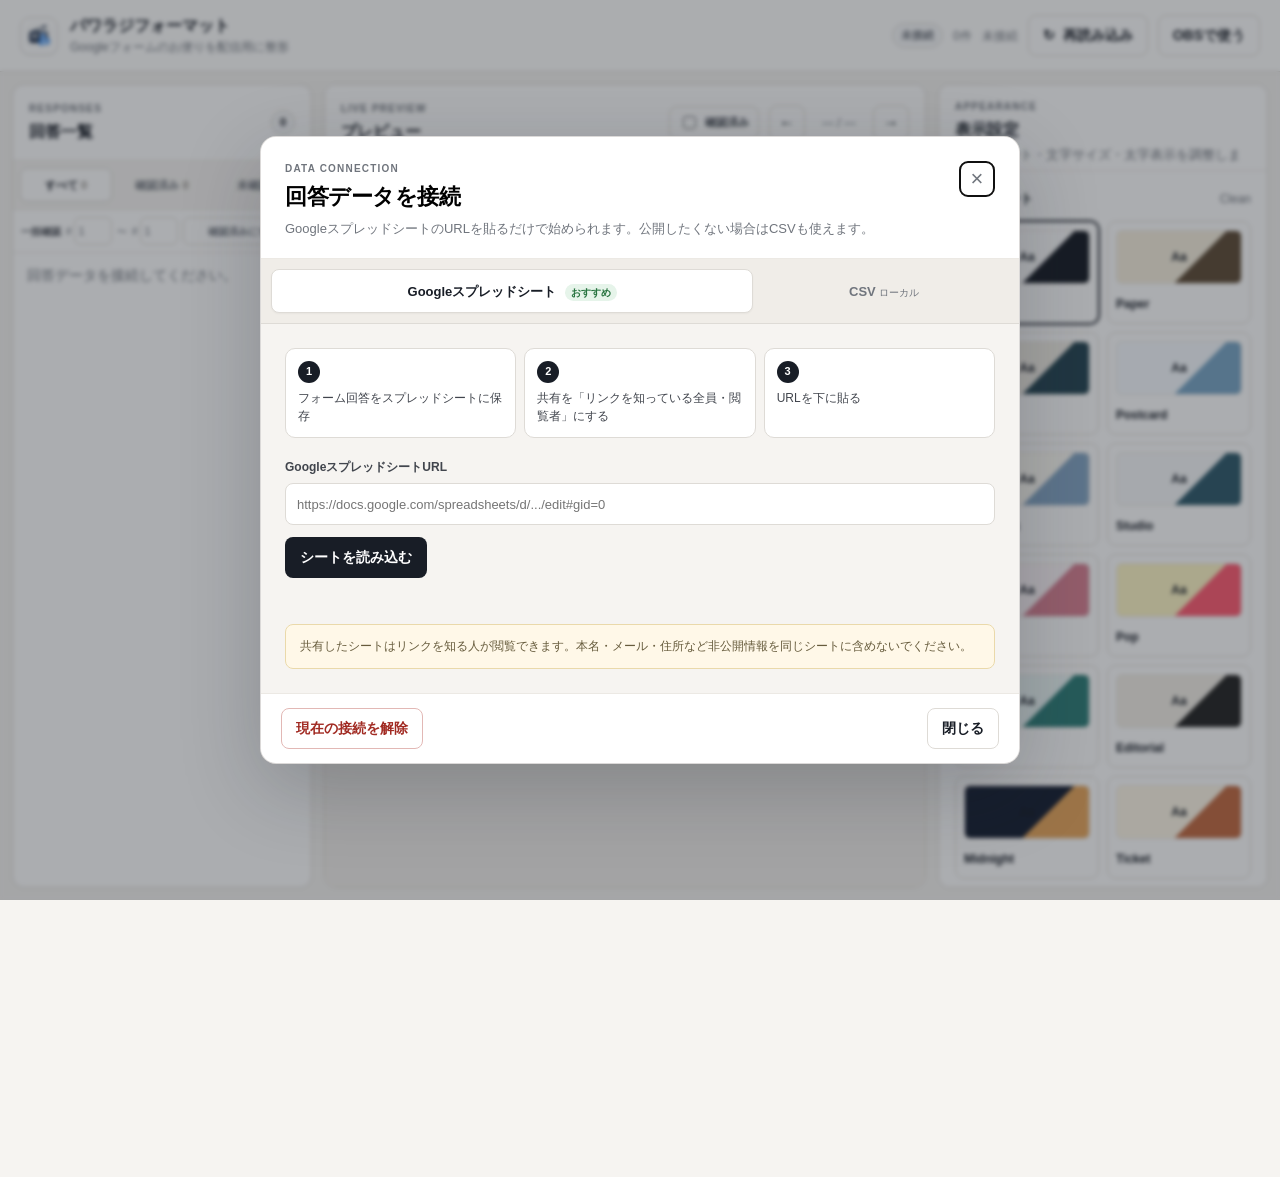
==== commit c662cfb0: "Add review workflow and OBS controls" ====
--- a/index.html
+++ b/index.html
@@ -4,123 +4,73 @@
   <meta charset="utf-8">
   <meta name="viewport" content="width=device-width, initial-scale=1">
   <meta name="color-scheme" content="light">
-  <title>お便りフォーマット</title>
-  <link rel="icon" href="./assets/icons/favicon.ico?v=21" sizes="any">
-  <link rel="icon" type="image/png" sizes="32x32" href="./assets/icons/favicon-32.png?v=21">
-  <link rel="apple-touch-icon" sizes="180x180" href="./assets/icons/apple-touch-icon.png?v=21">
-  <link rel="stylesheet" href="./css/reset.css">
-  <link rel="stylesheet" href="./css/variables.css">
-  <link rel="stylesheet" href="./css/base.css">
-  <link rel="stylesheet" href="./css/editor.css">
-  <link id="template-stylesheet" rel="stylesheet" href="./templates/clean/clean.css">
+  <title>パワラジフォーマット</title>
+  <link rel="icon" href="./assets/icons/favicon.ico?v=30" sizes="any">
+  <link rel="icon" type="image/png" sizes="32x32" href="./assets/icons/favicon-32.png?v=30">
+  <link rel="apple-touch-icon" sizes="180x180" href="./assets/icons/apple-touch-icon.png?v=30">
+  <link rel="stylesheet" href="./css/reset.css?v=30">
+  <link rel="stylesheet" href="./css/variables.css?v=30">
+  <link rel="stylesheet" href="./css/base.css?v=30">
+  <link rel="stylesheet" href="./css/editor.css?v=30">
+  <link id="template-stylesheet" rel="stylesheet" href="./templates/clean/clean.css?v=30">
 </head>
 <body class="editor-page">
   <header class="app-header">
     <div class="app-header__identity">
-      <div class="app-mark" aria-hidden="true"><img src="./assets/icons/apple-touch-icon.png?v=21" alt=""></div>
+      <div class="app-mark" aria-hidden="true"><img src="./assets/icons/favicon-32.png?v=30" width="32" height="32" alt=""></div>
       <div>
-        <h1 class="app-title">お便りフォーマット</h1>
+        <h1 class="app-title">パワラジフォーマット</h1>
         <p class="app-subtitle">Googleフォームのお便りを配信用に整形</p>
       </div>
     </div>
     <div class="app-header__actions">
       <div class="sync-meta" aria-live="polite">
         <button id="connection-button" class="status-badge status-badge--button" type="button">未接続</button>
-        <span id="response-count">0件</span>
+        <span id="response-count" title="未確認のお便り">0件</span>
         <span id="last-updated">未取得</span>
       </div>
       <button id="reload-button" class="button button--secondary" type="button"><span aria-hidden="true">↻</span>再読み込み</button>
       <button id="obs-button" class="button button--secondary" type="button">OBSで使う</button>
     </div>
   </header>
-
   <main class="editor-layout">
     <aside class="panel responses-panel" aria-label="回答一覧">
       <div class="panel__header"><div><p class="panel__eyebrow">RESPONSES</p><h2 class="panel__title">回答一覧</h2></div><span id="list-count" class="count-badge">0</span></div>
+      <div class="response-tabs" role="tablist" aria-label="回答の確認状態">
+        <button class="response-tab is-active" type="button" data-response-filter="all">すべて <span id="tab-count-all">0</span></button>
+        <button class="response-tab" type="button" data-response-filter="reviewed">確認済み <span id="tab-count-reviewed">0</span></button>
+        <button class="response-tab" type="button" data-response-filter="unreviewed">未確認 <span id="tab-count-unreviewed">0</span></button>
+      </div>
+      <div class="bulk-review">
+        <span class="bulk-review__label">一括確認</span>
+        <label>#<input id="bulk-review-start" type="number" min="1" value="1" inputmode="numeric" aria-label="開始番号"></label><span>〜</span>
+        <label>#<input id="bulk-review-end" type="number" min="1" value="1" inputmode="numeric" aria-label="終了番号"></label>
+        <button id="bulk-review-button" class="bulk-review__button" type="button">確認済みにする</button>
+      </div>
       <div id="responses-state" class="state-box" role="status"></div>
       <div id="response-list" class="response-list" role="listbox" aria-label="Googleフォーム回答"></div>
     </aside>
-
     <section class="workspace" aria-label="プレビュー">
       <div class="workspace-toolbar">
         <div><p class="panel__eyebrow">LIVE PREVIEW</p><h2 class="panel__title">プレビュー</h2></div>
-        <div class="response-nav" aria-label="回答移動">
-          <button id="prev-response" class="icon-button" type="button" aria-label="前のお便り">←</button>
-          <span id="response-position" class="response-position">— / —</span>
-          <button id="next-response" class="icon-button" type="button" aria-label="次のお便り">→</button>
+        <div class="workspace-actions">
+          <label class="preview-review-toggle"><input id="preview-reviewed" type="checkbox"><span>確認済み</span></label>
+          <div class="response-nav" aria-label="回答移動"><button id="prev-response" class="icon-button" type="button" aria-label="前のお便り">←</button><span id="response-position" class="response-position">— / —</span><button id="next-response" class="icon-button" type="button" aria-label="次のお便り">→</button></div>
         </div>
       </div>
-      <div id="preview-stage" class="preview-stage">
-        <div id="preview-state" class="preview-state" hidden></div>
-        <div id="editor-preview" class="template-host">
-          <article class="template-root" data-template="clean">
-            <header class="template-name-wrap"><p class="template-label" aria-hidden="true">MESSAGE FROM</p><h3 class="response-name"></h3></header>
-            <div class="template-divider" aria-hidden="true"></div>
-            <div class="response-content" tabindex="0"></div>
-          </article>
-        </div>
-      </div>
+      <div id="preview-stage" class="preview-stage"><div id="preview-state" class="preview-state" hidden></div><div id="editor-preview" class="template-host"><article class="template-root" data-template="clean"><header class="template-name-wrap"><p class="template-label" aria-hidden="true">MESSAGE FROM</p><h3 class="response-name"></h3></header><div class="template-divider" aria-hidden="true"></div><div class="response-content" tabindex="0"></div></article></div></div>
     </section>
-
     <aside class="panel settings-panel" aria-label="表示設定">
-      <div class="panel__header panel__header--stack"><p class="panel__eyebrow">APPEARANCE</p><h2 class="panel__title">表示設定</h2><p class="panel__description">テンプレートと文字サイズを調整します。</p></div>
+      <div class="panel__header panel__header--stack"><p class="panel__eyebrow">APPEARANCE</p><h2 class="panel__title">表示設定</h2><p class="panel__description">テンプレート・文字サイズ・太字表示を調整します。</p></div>
       <section class="settings-section"><div class="settings-section__heading"><h3>テンプレート</h3><span id="template-name" class="settings-value">Clean</span></div><div id="template-selector" class="template-selector" role="radiogroup" aria-label="テンプレート"></div></section>
       <section class="settings-section"><div class="settings-section__heading"><h3>お名前</h3><span id="name-size-label" class="settings-value">32px</span></div><div id="name-font-control" class="font-control"></div></section>
       <section class="settings-section"><div class="settings-section__heading"><h3>内容</h3><span id="content-size-label" class="settings-value">18px</span></div><div id="content-font-control" class="font-control"></div></section>
-      <div class="settings-actions"><button id="reset-template" class="button button--secondary button--full" type="button">テンプレート既定値に戻す</button></div>
-      <p class="settings-note">設定はこのブラウザに自動保存されます。← → キーでもお便りを切り替えられます。</p>
+      <section class="settings-section"><div class="settings-section__heading"><h3>文字の太さ</h3><span id="bold-text-label" class="settings-value">標準</span></div><label class="switch-row"><span>配信向けに太字を使う</span><input id="bold-text-toggle" type="checkbox" role="switch"><span class="switch-control" aria-hidden="true"></span></label></section>
+      <div class="settings-actions"><button id="reset-template" class="button button--secondary button--full" type="button">テンプレート既定値に戻す</button></div><p class="settings-note">設定はこのブラウザに自動保存されます。← → キーでもお便りを切り替えられます。</p>
     </aside>
   </main>
-
-  <dialog id="connection-dialog" class="app-dialog">
-    <form method="dialog" class="dialog-card dialog-card--wide">
-      <header class="dialog-header"><div><p class="panel__eyebrow">DATA CONNECTION</p><h2>回答データを接続</h2><p>GoogleスプレッドシートのURLを貼るだけで始められます。公開したくない場合はCSVも使えます。</p></div><button class="dialog-close" value="cancel" aria-label="閉じる">×</button></header>
-      <div class="connection-tabs" role="tablist" aria-label="接続方法">
-        <button type="button" class="connection-tab is-active" data-connection-tab="sheet">Googleスプレッドシート <span>おすすめ</span></button>
-        <button type="button" class="connection-tab" data-connection-tab="csv">CSV <small>ローカル</small></button>
-      </div>
-
-      <section class="connection-pane is-active" data-connection-pane="sheet">
-        <div class="easy-steps"><span><b>1</b> フォーム回答をスプレッドシートに保存</span><span><b>2</b> 共有を「リンクを知っている全員・閲覧者」にする</span><span><b>3</b> URLを下に貼る</span></div>
-        <label class="field"><span>GoogleスプレッドシートURL</span><input id="sheet-url-input" type="url" placeholder="https://docs.google.com/spreadsheets/d/.../edit#gid=0" autocomplete="off"></label>
-        <button id="sheet-read-button" class="button button--primary" type="button">シートを読み込む</button>
-        <div id="sheet-connect-state" class="inline-state" role="status"></div>
-        <div id="sheet-mapping" class="mapping-box" hidden>
-          <p class="mapping-title">使う列を確認</p>
-          <div class="mapping-grid"><label>お名前<select id="sheet-name-column"></select></label><label>内容<select id="sheet-content-column"></select></label><label>タイムスタンプ<select id="sheet-timestamp-column"></select></label></div>
-          <button id="sheet-save-button" class="button button--primary" type="button">この設定で接続</button>
-        </div>
-        <p class="privacy-note">共有したシートはリンクを知る人が閲覧できます。本名・メール・住所など非公開情報を同じシートに含めないでください。</p>
-      </section>
-
-      <section class="connection-pane" data-connection-pane="csv">
-        <p class="pane-lead">公開設定をしたくない場合に使えます。CSVはこのブラウザ内に保存され、外部サーバーへ送信しません。</p>
-        <label class="file-drop"><input id="csv-file-input" type="file" accept=".csv,text/csv"><span>CSVファイルを選択</span><small>Googleスプレッドシートの「ファイル → ダウンロード → CSV」でも作成できます。</small></label>
-        <div id="csv-connect-state" class="inline-state" role="status"></div>
-        <div id="csv-mapping" class="mapping-box" hidden>
-          <p class="mapping-title">使う列を確認</p>
-          <div class="mapping-grid"><label>お名前<select id="csv-name-column"></select></label><label>内容<select id="csv-content-column"></select></label><label>タイムスタンプ<select id="csv-timestamp-column"></select></label></div>
-          <button id="csv-save-button" class="button button--primary" type="button">CSVを使用する</button>
-        </div>
-      </section>
-
-      <footer class="dialog-footer"><button id="disconnect-button" class="button button--danger" type="button">現在の接続を解除</button><button class="button button--secondary" value="cancel">閉じる</button></footer>
-    </form>
-  </dialog>
-
-  <dialog id="obs-dialog" class="app-dialog">
-    <form method="dialog" class="dialog-card dialog-card--wide">
-      <header class="dialog-header"><div><p class="panel__eyebrow">OBS OVERLAY</p><h2>OBSで使う</h2><p>背景は透明です。クロマキーは必要ありません。</p></div><button class="dialog-close" value="cancel" aria-label="閉じる">×</button></header>
-      <div class="obs-options">
-        <section class="obs-option obs-option--recommended"><span class="recommend-chip">自動更新</span><h3>ブラウザソースURL</h3><p>Googleスプレッドシート接続時におすすめ。新しい回答も自動で再取得します。</p><div class="copy-row"><input id="obs-live-url" type="text" readonly><button id="copy-obs-url" class="button button--primary" type="button">コピー</button></div><p id="obs-live-note" class="mini-note"></p></section>
-        <section class="obs-option"><h3>OBS用HTML</h3><p>現在読み込んでいる回答とデザインを1つのHTMLに保存します。CSVでも使用できます。書き出した時点のスナップショットです。</p><button id="download-obs-html" class="button button--secondary" type="button">OBS用HTMLを保存</button></section>
-        <section class="obs-option"><h3>OBSホットキー</h3><p>OBSの「ツール → スクリプト」で追加すると、OBSにフォーカスがなくても「前へ / 次へ」のホットキーを割り当てられます。</p><a class="button button--secondary" href="./obs/formviewer-hotkeys.lua" download>Luaスクリプトを保存</a></section>
-      </div>
-      <div class="obs-guide"><b>OBS設定</b><span>ソース追加 → ブラウザ</span><span>推奨サイズ: 1000 × 650</span><span>← 前のお便り / → 次のお便り</span></div>
-      <footer class="dialog-footer"><button class="button button--secondary" value="cancel">閉じる</button></footer>
-    </form>
-  </dialog>
-
-  <script type="module" src="./js/editor.js"></script>
+  <dialog id="connection-dialog" class="app-dialog"><form method="dialog" class="dialog-card dialog-card--wide"><header class="dialog-header"><div><p class="panel__eyebrow">DATA CONNECTION</p><h2>回答データを接続</h2><p>GoogleスプレッドシートのURLを貼るだけで始められます。公開したくない場合はCSVも使えます。</p></div><button class="dialog-close" value="cancel" aria-label="閉じる">×</button></header><div class="connection-tabs" role="tablist" aria-label="接続方法"><button type="button" class="connection-tab is-active" data-connection-tab="sheet">Googleスプレッドシート <span>おすすめ</span></button><button type="button" class="connection-tab" data-connection-tab="csv">CSV <small>ローカル</small></button></div><section class="connection-pane is-active" data-connection-pane="sheet"><div class="easy-steps"><span><b>1</b> フォーム回答をスプレッドシートに保存</span><span><b>2</b> 共有を「リンクを知っている全員・閲覧者」にする</span><span><b>3</b> URLを下に貼る</span></div><label class="field"><span>GoogleスプレッドシートURL</span><input id="sheet-url-input" type="url" placeholder="https://docs.google.com/spreadsheets/d/.../edit#gid=0" autocomplete="off"></label><button id="sheet-read-button" class="button button--primary" type="button">シートを読み込む</button><div id="sheet-connect-state" class="inline-state" role="status"></div><div id="sheet-mapping" class="mapping-box" hidden><p class="mapping-title">使う列を確認</p><div class="mapping-grid"><label>お名前<select id="sheet-name-column"></select></label><label>内容<select id="sheet-content-column"></select></label><label>タイムスタンプ<select id="sheet-timestamp-column"></select></label></div><button id="sheet-save-button" class="button button--primary" type="button">この設定で接続</button></div><p class="privacy-note">共有したシートはリンクを知る人が閲覧できます。本名・メール・住所など非公開情報を同じシートに含めないでください。</p></section><section class="connection-pane" data-connection-pane="csv"><p class="pane-lead">公開設定をしたくない場合に使えます。CSVはこのブラウザ内に保存され、外部サーバーへ送信しません。</p><label class="file-drop"><input id="csv-file-input" type="file" accept=".csv,text/csv"><span>CSVファイルを選択</span><small>Googleスプレッドシートの「ファイル → ダウンロード → CSV」でも作成できます。</small></label><div id="csv-connect-state" class="inline-state" role="status"></div><div id="csv-mapping" class="mapping-box" hidden><p class="mapping-title">使う列を確認</p><div class="mapping-grid"><label>お名前<select id="csv-name-column"></select></label><label>内容<select id="csv-content-column"></select></label><label>タイムスタンプ<select id="csv-timestamp-column"></select></label></div><button id="csv-save-button" class="button button--primary" type="button">CSVを使用する</button></div></section><footer class="dialog-footer"><button id="disconnect-button" class="button button--danger" type="button">現在の接続を解除</button><button class="button button--secondary" value="cancel">閉じる</button></footer></form></dialog>
+  <dialog id="obs-dialog" class="app-dialog"><form method="dialog" class="dialog-card dialog-card--wide"><header class="dialog-header"><div><p class="panel__eyebrow">OBS OVERLAY</p><h2>OBSで使う</h2><p>背景は透明です。クロマキーは必要ありません。</p></div><button class="dialog-close" value="cancel" aria-label="閉じる">×</button></header><div class="obs-options"><section class="obs-option obs-option--recommended"><span class="recommend-chip">自動更新</span><h3>ブラウザソースURL</h3><p>Googleスプレッドシート接続時におすすめ。新しい回答も自動で再取得します。</p><div class="copy-row"><input id="obs-live-url" type="text" readonly><button id="copy-obs-url" class="button button--primary" type="button">コピー</button></div><p id="obs-live-note" class="mini-note"></p></section><section class="obs-option"><h3>OBS用HTML</h3><p>現在読み込んでいる回答とデザインを1つのHTMLに保存します。CSVでも使用できます。書き出した時点のスナップショットです。</p><button id="download-obs-html" class="button button--secondary" type="button">OBS用HTMLを保存</button></section><section class="obs-option"><h3>OBSホットキー</h3><p>OBSの「ツール → スクリプト」で追加すると、「前へ / 次へ」に加えて長文のスクロール上 / 下もホットキーで操作できます。</p><a class="button button--secondary" href="./obs/formviewer-hotkeys.lua" download>Luaスクリプトを保存</a></section></div><div class="obs-guide"><b>OBS設定</b><span>ソース追加 → ブラウザ</span><span>推奨サイズ: 1000 × 650</span><span>← → お便り移動</span><span>↑ ↓ 本文スクロール</span></div><p class="obs-sync-note">管理画面とOBS Browser Sourceは別ブラウザとして動作するため、管理画面側の選択・スクロール位置はリアルタイム同期されません。OBS側をLuaホットキーで直接操作すれば、ウィンドウキャプチャへ切り替える必要はありません。</p><footer class="dialog-footer"><button class="button button--secondary" value="cancel">閉じる</button></footer></form></dialog>
+  <script type="module" src="./js/editor.js?v=30"></script>
 </body>
-</html>
+</html>
--- a/css/editor.css
+++ b/css/editor.css
@@ -1,10 +1,4 @@
-body.editor-page{height:100vh;overflow:hidden;background:var(--ui-canvas)}.app-header{height:72px;background:rgba(255,255,255,.96);border-bottom:1px solid var(--ui-hairline);display:flex;align-items:center;justify-content:space-between;padding:0 20px;gap:20px}.app-header__identity,.app-header__actions,.sync-meta{display:flex;align-items:center}.app-header__identity{gap:12px;min-width:0}.app-mark{width:38px;height:38px;border-radius:10px;background:var(--ui-ink);color:#fff;display:grid;place-items:center;font-size:12px;font-weight:800;letter-spacing:.08em}.app-title{font-size:16px;font-weight:700;line-height:1.25}.app-subtitle{font-size:12px;color:var(--ui-muted);margin-top:2px}.app-header__actions{gap:10px}.sync-meta{gap:10px;color:var(--ui-muted);font-size:12px}.status-badge,.count-badge{display:inline-flex;align-items:center;justify-content:center;border-radius:999px;border:1px solid var(--ui-hairline);background:var(--ui-surface-soft);font-size:11px;font-weight:700;line-height:1;padding:6px 8px}.editor-layout{height:calc(100vh - 72px);display:grid;grid-template-columns:minmax(240px,300px) minmax(460px,1fr) minmax(280px,330px);gap:12px;padding:12px}.panel,.workspace{background:var(--ui-surface);border:1px solid var(--ui-hairline);border-radius:var(--ui-radius-lg);min-width:0;min-height:0;overflow:hidden}.panel{display:flex;flex-direction:column}.panel__header,.workspace-toolbar{min-height:72px;padding:16px;border-bottom:1px solid var(--ui-hairline-soft);display:flex;align-items:center;justify-content:space-between;gap:12px}.panel__header--stack{display:block}.panel__eyebrow{font-size:10px;letter-spacing:.12em;font-weight:800;color:var(--ui-muted);margin-bottom:4px}.panel__title{font-size:16px;font-weight:700}.panel__description{font-size:13px;color:var(--ui-muted);margin-top:5px}.responses-panel .state-box{padding:12px 14px}.response-list{overflow:auto;padding:6px}.response-item{width:100%;appearance:none;background:transparent;border:1px solid transparent;border-radius:8px;text-align:left;padding:11px 10px;display:grid;grid-template-columns:34px minmax(0,1fr);gap:10px;color:var(--ui-ink);transition:background-color .14s,border-color .14s}.response-item:hover{background:#f8f7f5}.response-item[aria-selected="true"]{background:var(--ui-accent-soft);border-color:#f1c8b4;box-shadow:inset 3px 0 0 var(--ui-accent)}.response-item__number{font-variant-numeric:tabular-nums;color:var(--ui-muted);font-size:11px;font-weight:700;padding-top:2px}.response-item__main{min-width:0}.response-item__name{display:block;font-size:13px;font-weight:700;white-space:nowrap;overflow:hidden;text-overflow:ellipsis}.response-item__excerpt{display:-webkit-box;-webkit-box-orient:vertical;-webkit-line-clamp:2;overflow:hidden;font-size:12px;line-height:1.45;color:var(--ui-muted);margin-top:4px}.response-item__time{display:block;font-size:10px;color:#9a9690;margin-top:6px}.workspace{display:flex;flex-direction:column}.workspace-toolbar{background:#fff}.response-nav{display:flex;align-items:center;gap:8px}.icon-button{width:36px;height:36px;border-radius:8px;border:1px solid var(--ui-hairline);background:#fff;display:grid;place-items:center}.icon-button:hover:not(:disabled){background:#f8f7f5}.icon-button:disabled{opacity:.35;cursor:not-allowed}.response-position{font-size:12px;color:var(--ui-muted);font-variant-numeric:tabular-nums;min-width:52px;text-align:center}.preview-stage{flex:1;min-height:0;padding:24px;display:grid;place-items:center;overflow:auto;background:linear-gradient(#f7f5f2,#f3f0ec)}.template-host{width:min(100%,820px);min-width:0}.preview-state{padding:16px;border-radius:10px;border:1px solid var(--ui-hairline);background:#fff;color:var(--ui-muted)}.settings-panel{overflow:auto}.settings-section{padding:18px 16px;border-bottom:1px solid var(--ui-hairline-soft)}.settings-section__heading{display:flex;align-items:center;justify-content:space-between;gap:12px;margin-bottom:12px}.settings-section h3{font-size:13px;font-weight:700}.settings-value{font-size:12px;color:var(--ui-muted);font-variant-numeric:tabular-nums}.template-selector{display:grid;grid-template-columns:1fr 1fr;gap:8px}.template-option{border:1px solid var(--ui-hairline);background:#fff;border-radius:9px;padding:8px;text-align:left;min-width:0}.template-option:hover{border-color:#bfbab3}.template-option[aria-checked="true"]{border-color:var(--ui-ink);box-shadow:0 0 0 1px var(--ui-ink)}.template-option__preview{height:62px;border-radius:6px;border:1px solid var(--ui-hairline-soft);display:grid;place-items:center;overflow:hidden;margin-bottom:7px;font-size:12px;font-weight:700}.template-option__name{font-size:12px;font-weight:700}.font-control__row{display:grid;grid-template-columns:minmax(0,1fr) 76px;align-items:center;gap:10px}.font-control input[type="range"]{width:100%;accent-color:var(--ui-ink)}.font-control__number-wrap{display:grid;grid-template-columns:1fr auto;align-items:center;border:1px solid var(--ui-hairline);border-radius:8px;background:#fff;padding-right:9px}.font-control__number{width:100%;border:0;outline:0;padding:8px 6px 8px 9px;background:transparent;font-size:13px;font-variant-numeric:tabular-nums}.font-control__unit{font-size:11px;color:var(--ui-muted)}.settings-actions{padding:18px 16px 10px}.settings-note{padding:0 16px 20px;color:var(--ui-muted);font-size:11px;line-height:1.55}.template-host .template-root{--name-font-size:32px;--content-font-size:18px;--content-height:360px}.template-host .response-content{overflow-y:auto;overflow-x:hidden;white-space:pre-wrap;overflow-wrap:anywhere;word-break:break-word}.template-host .response-name{overflow-wrap:anywhere}
-@media(max-width:1199px){body.editor-page{height:auto;overflow:auto}.app-header{position:sticky;top:0;z-index:20}.editor-layout{height:auto;min-height:calc(100vh - 72px);grid-template-columns:240px minmax(0,1fr);grid-template-areas:"list workspace" "settings workspace";align-items:start}.responses-panel{grid-area:list;max-height:420px}.workspace{grid-area:workspace;min-height:720px;position:sticky;top:84px}.settings-panel{grid-area:settings}.sync-meta{display:none}}
-@media(max-width:767px){.app-header{height:auto;min-height:68px;padding:10px 12px;align-items:flex-start}.app-header__actions{flex-wrap:wrap;justify-content:flex-end}.app-header__actions .button{font-size:12px;padding-inline:10px}.app-subtitle{display:none}.editor-layout{display:flex;flex-direction:column;padding:8px;gap:8px}.responses-panel,.workspace,.settings-panel{width:100%;max-height:none;position:static}.responses-panel{order:1}.workspace{order:2;min-height:620px}.settings-panel{order:3}.preview-stage{padding:12px}.template-selector{grid-template-columns:repeat(2,minmax(0,1fr))}}
-.responses-panel .state-box:empty{display:none}
-.status-badge--button{cursor:pointer;color:var(--ui-muted);transition:border-color .15s,background-color .15s}.status-badge--button:hover{border-color:#bdb8b1;background:#fff}.status-badge--button[data-connected="true"]{color:var(--ui-success);background:#f2faf5;border-color:#c9e2d2}
-.app-dialog{width:min(760px,calc(100vw - 24px));max-height:min(88vh,820px);padding:0;border:0;border-radius:16px;background:transparent;overflow:visible}.app-dialog::backdrop{background:rgba(24,29,38,.36);backdrop-filter:blur(2px)}.dialog-card{background:var(--ui-canvas);border:1px solid rgba(24,29,38,.12);border-radius:16px;overflow:auto;max-height:min(88vh,820px);box-shadow:0 24px 80px rgba(24,29,38,.22)}.dialog-header{display:flex;align-items:flex-start;justify-content:space-between;gap:24px;padding:24px 24px 20px;background:#fff;border-bottom:1px solid var(--ui-hairline-soft)}.dialog-header h2{font-size:22px;font-weight:650;letter-spacing:-.02em}.dialog-header p:not(.panel__eyebrow){margin-top:6px;font-size:13px;line-height:1.5;color:var(--ui-muted)}.dialog-close{flex:0 0 auto;width:36px;height:36px;border:1px solid var(--ui-hairline);border-radius:8px;background:#fff;font-size:22px;line-height:1;color:var(--ui-muted)}.dialog-close:hover{background:#f8f7f5;color:var(--ui-ink)}
-.connection-tabs{display:grid;grid-template-columns:1.4fr .8fr .9fr;gap:6px;padding:10px;background:#f0ede8;border-bottom:1px solid var(--ui-hairline)}.connection-tab{min-height:44px;padding:8px 12px;border:1px solid transparent;border-radius:8px;background:transparent;text-align:center;font-size:13px;font-weight:650;color:var(--ui-muted)}.connection-tab span{margin-left:5px;padding:3px 6px;border-radius:999px;background:#e6f4ea;color:#27733f;font-size:10px}.connection-tab small{font-size:10px;font-weight:500}.connection-tab.is-active{background:#fff;border-color:var(--ui-hairline);color:var(--ui-ink);box-shadow:0 1px 2px rgba(24,29,38,.04)}.connection-pane{display:none;padding:24px;background:var(--ui-canvas)}.connection-pane.is-active{display:block}.easy-steps{display:grid;grid-template-columns:repeat(3,1fr);gap:8px;margin-bottom:20px}.easy-steps span{min-height:70px;padding:12px;border:1px solid var(--ui-hairline);border-radius:10px;background:#fff;font-size:12px;line-height:1.45;color:var(--ui-body)}.easy-steps b{display:grid;place-items:center;width:22px;height:22px;margin-bottom:7px;border-radius:50%;background:var(--ui-ink);color:#fff;font-size:11px}.field{display:grid;gap:7px;margin-bottom:12px}.field>span,.mapping-grid label{font-size:12px;font-weight:650;color:var(--ui-body)}.field input,.mapping-grid select,.copy-row input{width:100%;min-height:42px;border:1px solid var(--ui-hairline);border-radius:8px;background:#fff;padding:9px 11px;font:13px var(--ui-font);outline:0}.field input:focus,.mapping-grid select:focus,.copy-row input:focus{border-color:#6a8fd1;box-shadow:0 0 0 3px rgba(27,97,201,.12)}.inline-state{min-height:20px;margin-top:10px;font-size:12px;line-height:1.5;color:var(--ui-muted)}.inline-state[data-state="error"]{color:var(--ui-error)}.inline-state[data-state="success"]{color:var(--ui-success)}.mapping-box{margin-top:14px;padding:16px;border:1px solid var(--ui-hairline);border-radius:12px;background:#fff}.mapping-title{font-size:13px;font-weight:700;margin-bottom:12px}.mapping-grid{display:grid;grid-template-columns:1fr 1fr 1fr;gap:10px;margin-bottom:14px}.mapping-grid label{display:grid;gap:6px}.privacy-note,.pane-lead,.mini-note{font-size:12px;line-height:1.6;color:var(--ui-muted)}.privacy-note{margin-top:16px;padding:12px 14px;border-radius:8px;background:#fff8e8;border:1px solid #ead9aa;color:#665b3c}.pane-lead{margin-bottom:16px}.file-drop{position:relative;display:grid;place-items:center;min-height:132px;padding:20px;border:1px dashed #bcb6ae;border-radius:12px;background:#fff;text-align:center;cursor:pointer}.file-drop:hover{border-color:var(--ui-ink);background:#fcfbfa}.file-drop input{position:absolute;inset:0;opacity:0;cursor:pointer}.file-drop span{font-size:14px;font-weight:700}.file-drop small{display:block;max-width:420px;margin-top:7px;font-size:11px;line-height:1.5;color:var(--ui-muted)}.dialog-footer{display:flex;align-items:center;justify-content:flex-end;gap:8px;padding:14px 20px;background:#fff;border-top:1px solid var(--ui-hairline-soft)}.dialog-footer .button--danger{margin-right:auto}
-.obs-options{display:grid;grid-template-columns:1fr;gap:10px;padding:20px 24px}.obs-option{position:relative;padding:18px;border:1px solid var(--ui-hairline);border-radius:12px;background:#fff}.obs-option--recommended{border-color:#b9d3c2}.obs-option h3{font-size:15px;font-weight:700}.obs-option>p{margin-top:6px;font-size:12px;line-height:1.55;color:var(--ui-muted)}.recommend-chip{position:absolute;right:14px;top:14px;padding:4px 7px;border-radius:999px;background:#e8f5ec;color:#257240;font-size:10px;font-weight:700}.copy-row{display:grid;grid-template-columns:minmax(0,1fr) auto;gap:8px;margin-top:12px}.copy-row input{font-size:11px;color:var(--ui-muted)}.mini-note{margin-top:8px!important}.obs-guide{display:flex;flex-wrap:wrap;gap:8px 18px;margin:0 24px 20px;padding:12px 14px;border-radius:10px;background:#ece9e4;font-size:12px;color:var(--ui-body)}.obs-guide b{color:var(--ui-ink)}
-@media(max-width:1199px){.sync-meta{display:flex}.sync-meta>span{display:none}.app-header__actions{gap:7px}.app-header__actions .button{padding-inline:10px}.editor-layout{grid-template-columns:220px minmax(0,1fr)} }
-@media(max-width:767px){.app-header__actions{width:auto}.sync-meta{order:3}.app-header__actions .button--secondary#reload-button{display:none}.easy-steps{grid-template-columns:1fr}.mapping-grid{grid-template-columns:1fr}.connection-tabs{grid-template-columns:1fr}.app-dialog{width:min(94vw,760px)}.dialog-header,.connection-pane{padding:18px}.obs-options{padding:16px 18px}.obs-guide{margin:0 18px 16px}.copy-row{grid-template-columns:1fr}.dialog-footer{flex-wrap:wrap}.dialog-footer .button--danger{margin-right:0}}
+body.editor-page{height:100vh;overflow:hidden;background:var(--ui-canvas)}.app-header{height:72px;background:rgba(255,255,255,.96);border-bottom:1px solid var(--ui-hairline);display:flex;align-items:center;justify-content:space-between;padding:0 20px;gap:20px}.app-header__identity,.app-header__actions,.sync-meta{display:flex;align-items:center}.app-header__identity{gap:12px;min-width:0}.app-mark{width:38px;height:38px;border-radius:10px;background:#fff;display:grid;place-items:center;overflow:hidden;border:1px solid var(--ui-hairline);box-shadow:0 1px 2px rgba(24,29,38,.06)}.app-mark img{width:100%;height:100%;object-fit:cover;display:block}.app-title{font-size:16px;font-weight:700;line-height:1.25}.app-subtitle{font-size:12px;color:var(--ui-muted);margin-top:2px}.app-header__actions{gap:10px}.sync-meta{gap:10px;color:var(--ui-muted);font-size:12px}.status-badge,.count-badge{display:inline-flex;align-items:center;justify-content:center;border-radius:999px;border:1px solid var(--ui-hairline);background:var(--ui-surface-soft);font-size:11px;font-weight:700;line-height:1;padding:6px 8px}.editor-layout{height:calc(100vh - 72px);display:grid;grid-template-columns:minmax(240px,300px) minmax(460px,1fr) minmax(280px,330px);gap:12px;padding:12px}.panel,.workspace{background:var(--ui-surface);border:1px solid var(--ui-hairline);border-radius:var(--ui-radius-lg);min-width:0;min-height:0;overflow:hidden}.panel{display:flex;flex-direction:column}.panel__header,.workspace-toolbar{min-height:72px;padding:16px;border-bottom:1px solid var(--ui-hairline-soft);display:flex;align-items:center;justify-content:space-between;gap:12px}.panel__header--stack{display:block}.panel__eyebrow{font-size:10px;letter-spacing:.12em;font-weight:800;color:var(--ui-muted);margin-bottom:4px}.panel__title{font-size:16px;font-weight:700}.panel__description{font-size:13px;color:var(--ui-muted);margin-top:5px}.responses-panel .state-box{padding:12px 14px}.response-list{overflow:auto;padding:6px}.response-item__number{font-variant-numeric:tabular-nums;color:var(--ui-muted);font-size:11px;font-weight:700;padding-top:2px}.response-item__main{min-width:0}.response-item__name{display:block;font-size:13px;font-weight:700;white-space:nowrap;overflow:hidden;text-overflow:ellipsis}.response-item__excerpt{display:-webkit-box;-webkit-box-orient:vertical;-webkit-line-clamp:2;overflow:hidden;font-size:12px;line-height:1.45;color:var(--ui-muted);margin-top:4px}.response-item__time{display:block;font-size:10px;color:#9a9690;margin-top:6px}.workspace{display:flex;flex-direction:column}.workspace-toolbar{background:#fff}.response-nav{display:flex;align-items:center;gap:8px}.icon-button{width:36px;height:36px;border-radius:8px;border:1px solid var(--ui-hairline);background:#fff;display:grid;place-items:center}.icon-button:hover:not(:disabled){background:#f8f7f5}.icon-button:disabled{opacity:.35;cursor:not-allowed}.response-position{font-size:12px;color:var(--ui-muted);font-variant-numeric:tabular-nums;min-width:52px;text-align:center}.preview-stage{flex:1;min-height:0;padding:24px;display:grid;place-items:center;overflow:auto;background:linear-gradient(#f7f5f2,#f3f0ec)}.template-host{width:min(100%,820px);min-width:0}.preview-state{padding:16px;border-radius:10px;border:1px solid var(--ui-hairline);background:#fff;color:var(--ui-muted)}.settings-panel{overflow:auto}.settings-section{padding:18px 16px;border-bottom:1px solid var(--ui-hairline-soft)}.settings-section__heading{display:flex;align-items:center;justify-content:space-between;gap:12px;margin-bottom:12px}.settings-section h3{font-size:13px;font-weight:700}.settings-value{font-size:12px;color:var(--ui-muted);font-variant-numeric:tabular-nums}.template-selector{display:grid;grid-template-columns:1fr 1fr;gap:8px}.template-option{border:1px solid var(--ui-hairline);background:#fff;border-radius:9px;padding:8px;text-align:left;min-width:0}.template-option:hover{border-color:#bfbab3}.template-option[aria-checked="true"]{border-color:var(--ui-ink);box-shadow:0 0 0 1px var(--ui-ink)}.template-option__preview{height:54px;border-radius:6px;border:1px solid var(--ui-hairline-soft);display:grid;place-items:center;overflow:hidden;margin-bottom:7px;font-size:12px;font-weight:700}.template-option__name{font-size:12px;font-weight:700}.font-control__row{display:grid;grid-template-columns:minmax(0,1fr) 76px;align-items:center;gap:10px}.font-control input[type="range"]{width:100%;accent-color:var(--ui-ink)}.font-control__number-wrap{display:grid;grid-template-columns:1fr auto;align-items:center;border:1px solid var(--ui-hairline);border-radius:8px;background:#fff;padding-right:9px}.font-control__number{width:100%;border:0;outline:0;padding:8px 6px 8px 9px;background:transparent;font-size:13px;font-variant-numeric:tabular-nums}.font-control__unit{font-size:11px;color:var(--ui-muted)}.settings-actions{padding:18px 16px 10px}.settings-note{padding:0 16px 20px;color:var(--ui-muted);font-size:11px;line-height:1.55}.template-host .template-root{--name-font-size:32px;--content-font-size:18px;--content-height:360px}.template-host .response-content{overflow-y:auto;overflow-x:hidden;white-space:pre-wrap;overflow-wrap:anywhere;word-break:break-word}.template-host .response-name{overflow-wrap:anywhere}.responses-panel .state-box:empty{display:none}.status-badge--button{cursor:pointer;color:var(--ui-muted);transition:border-color .15s,background-color .15s}.status-badge--button:hover{border-color:#bdb8b1;background:#fff}.status-badge--button[data-connected="true"]{color:var(--ui-success);background:#f2faf5;border-color:#c9e2d2}.app-dialog{width:min(760px,calc(100vw - 24px));max-height:min(88vh,820px);padding:0;border:0;border-radius:16px;background:transparent;overflow:visible}.app-dialog::backdrop{background:rgba(24,29,38,.36);backdrop-filter:blur(2px)}.dialog-card{background:var(--ui-canvas);border:1px solid rgba(24,29,38,.12);border-radius:16px;overflow:auto;max-height:min(88vh,820px);box-shadow:0 24px 80px rgba(24,29,38,.22)}.dialog-header{display:flex;align-items:flex-start;justify-content:space-between;gap:24px;padding:24px 24px 20px;background:#fff;border-bottom:1px solid var(--ui-hairline-soft)}.dialog-header h2{font-size:22px;font-weight:650;letter-spacing:-.02em}.dialog-header p:not(.panel__eyebrow){margin-top:6px;font-size:13px;line-height:1.5;color:var(--ui-muted)}.dialog-close{flex:0 0 auto;width:36px;height:36px;border:1px solid var(--ui-hairline);border-radius:8px;background:#fff;font-size:22px;line-height:1;color:var(--ui-muted)}.connection-tabs{display:grid;grid-template-columns:1.45fr .75fr;gap:6px;padding:10px;background:#f0ede8;border-bottom:1px solid var(--ui-hairline)}.connection-tab{min-height:44px;padding:8px 12px;border:1px solid transparent;border-radius:8px;background:transparent;text-align:center;font-size:13px;font-weight:650;color:var(--ui-muted)}.connection-tab span{margin-left:5px;padding:3px 6px;border-radius:999px;background:#e6f4ea;color:#27733f;font-size:10px}.connection-tab small{font-size:10px;font-weight:500}.connection-tab.is-active{background:#fff;border-color:var(--ui-hairline);color:var(--ui-ink);box-shadow:0 1px 2px rgba(24,29,38,.04)}.connection-pane{display:none;padding:24px;background:var(--ui-canvas)}.connection-pane.is-active{display:block}.easy-steps{display:grid;grid-template-columns:repeat(3,1fr);gap:8px;margin-bottom:20px}.easy-steps span{min-height:70px;padding:12px;border:1px solid var(--ui-hairline);border-radius:10px;background:#fff;font-size:12px;line-height:1.45;color:var(--ui-body)}.easy-steps b{display:grid;place-items:center;width:22px;height:22px;margin-bottom:7px;border-radius:50%;background:var(--ui-ink);color:#fff;font-size:11px}.field{display:grid;gap:7px;margin-bottom:12px}.field>span,.mapping-grid label{font-size:12px;font-weight:650;color:var(--ui-body)}.field input,.mapping-grid select,.copy-row input{width:100%;min-height:42px;border:1px solid var(--ui-hairline);border-radius:8px;background:#fff;padding:9px 11px;font:13px var(--ui-font);outline:0}.inline-state{min-height:20px;margin-top:10px;font-size:12px;line-height:1.5;color:var(--ui-muted)}.inline-state[data-state="error"]{color:var(--ui-error)}.inline-state[data-state="success"]{color:var(--ui-success)}.mapping-box{margin-top:14px;padding:16px;border:1px solid var(--ui-hairline);border-radius:12px;background:#fff}.mapping-title{font-size:13px;font-weight:700;margin-bottom:12px}.mapping-grid{display:grid;grid-template-columns:1fr 1fr 1fr;gap:10px;margin-bottom:14px}.mapping-grid label{display:grid;gap:6px}.privacy-note,.pane-lead,.mini-note{font-size:12px;line-height:1.6;color:var(--ui-muted)}.privacy-note{margin-top:16px;padding:12px 14px;border-radius:8px;background:#fff8e8;border:1px solid #ead9aa;color:#665b3c}.pane-lead{margin-bottom:16px}.file-drop{position:relative;display:grid;place-items:center;min-height:132px;padding:20px;border:1px dashed #bcb6ae;border-radius:12px;background:#fff;text-align:center;cursor:pointer}.file-drop input{position:absolute;inset:0;opacity:0;cursor:pointer}.file-drop span{font-size:14px;font-weight:700}.file-drop small{display:block;max-width:420px;margin-top:7px;font-size:11px;line-height:1.5;color:var(--ui-muted)}.dialog-footer{display:flex;align-items:center;justify-content:flex-end;gap:8px;padding:14px 20px;background:#fff;border-top:1px solid var(--ui-hairline-soft)}.dialog-footer .button--danger{margin-right:auto}.obs-options{display:grid;grid-template-columns:1fr;gap:10px;padding:20px 24px}.obs-option{position:relative;padding:18px;border:1px solid var(--ui-hairline);border-radius:12px;background:#fff}.obs-option--recommended{border-color:#b9d3c2}.obs-option h3{font-size:15px;font-weight:700}.obs-option>p{margin-top:6px;font-size:12px;line-height:1.55;color:var(--ui-muted)}.recommend-chip{position:absolute;right:14px;top:14px;padding:4px 7px;border-radius:999px;background:#e8f5ec;color:#257240;font-size:10px;font-weight:700}.copy-row{display:grid;grid-template-columns:minmax(0,1fr) auto;gap:8px;margin-top:12px}.copy-row input{font-size:11px;color:var(--ui-muted)}.mini-note{margin-top:8px!important}.obs-guide{display:flex;flex-wrap:wrap;gap:8px 18px;margin:0 24px 20px;padding:12px 14px;border-radius:10px;background:#ece9e4;font-size:12px;color:var(--ui-body)}.obs-guide b{color:var(--ui-ink)}
+.app-mark{background:#fff!important}.app-mark img{width:32px!important;height:32px!important;object-fit:contain!important;display:block!important}.panel__header--stack{min-height:86px;height:auto;display:block;padding-top:14px;padding-bottom:13px}.panel__header--stack .panel__description{line-height:1.45;margin-top:4px}.response-tabs{display:grid;grid-template-columns:repeat(3,1fr);gap:4px;padding:7px;border-bottom:1px solid var(--ui-hairline-soft);background:#f7f5f2}.response-tab{min-width:0;min-height:34px;border:1px solid transparent;border-radius:7px;background:transparent;color:var(--ui-muted);font-size:11px;font-weight:700;white-space:nowrap}.response-tab span{font-variant-numeric:tabular-nums;color:#9a9690}.response-tab:hover{background:#fff}.response-tab.is-active{background:#fff;color:var(--ui-ink);border-color:var(--ui-hairline);box-shadow:0 1px 2px rgba(24,29,38,.04)}.bulk-review{display:grid;grid-template-columns:auto 46px auto 46px minmax(0,1fr);align-items:center;gap:5px;padding:7px 8px;border-bottom:1px solid var(--ui-hairline-soft);background:#fff;font-size:10px;color:var(--ui-muted)}.bulk-review__label{font-weight:700;color:var(--ui-body);white-space:nowrap}.bulk-review label{display:flex;align-items:center;gap:2px}.bulk-review input{width:38px;height:28px;border:1px solid var(--ui-hairline);border-radius:6px;padding:3px 4px;background:#fff;font-size:11px}.bulk-review__button{min-height:28px;border:1px solid var(--ui-hairline);border-radius:6px;background:#fff;font-size:10px;font-weight:700;padding:4px 6px;white-space:nowrap}.response-item{position:relative;width:100%;border:1px solid transparent;border-radius:8px;color:var(--ui-ink);transition:background-color .14s,border-color .14s;overflow:hidden}.response-item:hover{background:#f8f7f5}.response-item[data-selected="true"]{background:var(--ui-accent-soft);border-color:#f1c8b4;box-shadow:inset 3px 0 0 var(--ui-accent)}.response-item__select{width:100%;appearance:none;background:transparent;border:0;text-align:left;padding:11px 10px;display:grid;grid-template-columns:34px minmax(0,1fr);gap:10px;color:inherit}.response-item__review{position:absolute;right:8px;top:8px;display:flex;align-items:center;gap:4px;padding:4px 6px;border:1px solid var(--ui-hairline);border-radius:6px;background:rgba(255,255,255,.94);font-size:9px;font-weight:700;color:var(--ui-muted);cursor:pointer}.response-item__review input{accent-color:var(--ui-success)}.response-item__reviewed-badge{position:absolute;right:8px;top:8px;padding:3px 6px;border-radius:999px;background:#eef7f1;color:#267143;border:1px solid #cce2d3;font-size:9px;font-weight:700}.response-item:has(.response-item__review) .response-item__name,.response-item:has(.response-item__reviewed-badge) .response-item__name{padding-right:58px}.workspace-actions{display:flex;align-items:center;gap:10px}.preview-review-toggle{display:flex;align-items:center;gap:6px;min-height:34px;padding:0 9px;border:1px solid var(--ui-hairline);border-radius:8px;background:#fff;font-size:11px;font-weight:700;color:var(--ui-body);cursor:pointer}.preview-review-toggle input{accent-color:var(--ui-success)}.preview-review-toggle:has(input:checked){background:#f1f8f3;border-color:#c8dfcf;color:#256c40}.switch-row{display:grid;grid-template-columns:minmax(0,1fr) auto;align-items:center;gap:10px;cursor:pointer;font-size:12px;color:var(--ui-body)}.switch-row input{position:absolute;opacity:0;pointer-events:none}.switch-control{width:38px;height:22px;border-radius:999px;background:#d9d5cf;position:relative;transition:.18s}.switch-control::after{content:"";position:absolute;left:3px;top:3px;width:16px;height:16px;border-radius:50%;background:#fff;box-shadow:0 1px 2px rgba(0,0,0,.18);transition:.18s}.switch-row input:checked+.switch-control{background:var(--ui-ink)}.switch-row input:checked+.switch-control::after{transform:translateX(16px)}.template-host .template-root[data-bold-text="true"] .response-name{font-weight:800!important}.template-host .template-root[data-bold-text="true"] .response-content{font-weight:700!important}.obs-sync-note{margin:0 24px 20px;padding:10px 12px;border:1px solid #e2d8c5;border-radius:8px;background:#fff9eb;color:#665b47;font-size:11px;line-height:1.55}
+@media(max-width:1199px){body.editor-page{height:auto;overflow:auto}.app-header{position:sticky;top:0;z-index:20}.editor-layout{height:auto;min-height:calc(100vh - 72px);grid-template-columns:240px minmax(0,1fr);grid-template-areas:"list workspace" "settings workspace";align-items:start}.responses-panel{grid-area:list;max-height:500px}.workspace{grid-area:workspace;min-height:720px;position:sticky;top:84px}.settings-panel{grid-area:settings}.sync-meta{display:none}.bulk-review{grid-template-columns:auto 42px auto 42px}.bulk-review__button{grid-column:1/-1}.preview-review-toggle span{display:none}}
+@media(max-width:767px){.app-header{height:auto;min-height:68px;padding:10px 12px;align-items:flex-start}.app-header__actions{flex-wrap:wrap;justify-content:flex-end}.app-header__actions .button{font-size:12px;padding-inline:10px}.app-subtitle{display:none}.editor-layout{display:flex;flex-direction:column;padding:8px;gap:8px}.responses-panel,.workspace,.settings-panel{width:100%;max-height:none;position:static}.responses-panel{order:1}.workspace{order:2;min-height:620px}.settings-panel{order:3}.preview-stage{padding:12px}.template-selector{grid-template-columns:repeat(2,minmax(0,1fr))}.response-tabs{position:sticky;top:0;z-index:2}.preview-review-toggle span{display:inline}.bulk-review{grid-template-columns:auto 48px auto 48px minmax(0,1fr)}.bulk-review__button{grid-column:auto}.easy-steps{grid-template-columns:1fr}.mapping-grid{grid-template-columns:1fr}.connection-tabs{grid-template-columns:1fr}.app-dialog{width:min(94vw,760px)}.dialog-header,.connection-pane{padding:18px}.obs-options{padding:16px 18px}.obs-guide,.obs-sync-note{margin-left:18px;margin-right:18px}.copy-row{grid-template-columns:1fr}}
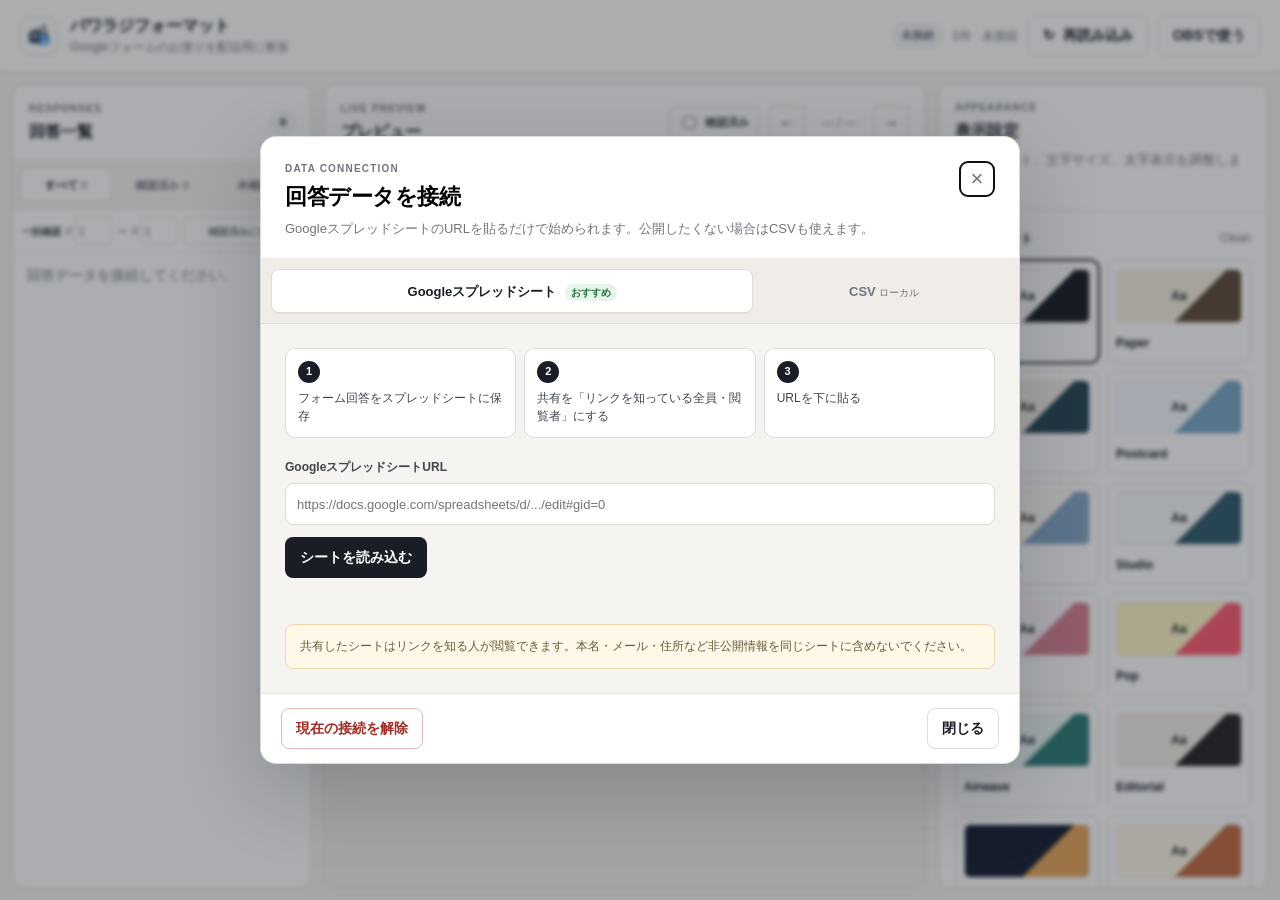
==== commit a1414d06: "Refine settings panel and OBS output modal" ====
--- a/index.html
+++ b/index.html
@@ -12,6 +12,7 @@
   <link rel="stylesheet" href="./css/variables.css?v=30">
   <link rel="stylesheet" href="./css/base.css?v=30">
   <link rel="stylesheet" href="./css/editor.css?v=30">
+  <link rel="stylesheet" href="./css/v31.css?v=31">
   <link id="template-stylesheet" rel="stylesheet" href="./templates/clean/clean.css?v=30">
 </head>
 <body class="editor-page">
@@ -33,6 +34,7 @@
       <button id="obs-button" class="button button--secondary" type="button">OBSで使う</button>
     </div>
   </header>
+
   <main class="editor-layout">
     <aside class="panel responses-panel" aria-label="回答一覧">
       <div class="panel__header"><div><p class="panel__eyebrow">RESPONSES</p><h2 class="panel__title">回答一覧</h2></div><span id="list-count" class="count-badge">0</span></div>
@@ -43,34 +45,117 @@
       </div>
       <div class="bulk-review">
         <span class="bulk-review__label">一括確認</span>
-        <label>#<input id="bulk-review-start" type="number" min="1" value="1" inputmode="numeric" aria-label="開始番号"></label><span>〜</span>
+        <label>#<input id="bulk-review-start" type="number" min="1" value="1" inputmode="numeric" aria-label="開始番号"></label>
+        <span>〜</span>
         <label>#<input id="bulk-review-end" type="number" min="1" value="1" inputmode="numeric" aria-label="終了番号"></label>
         <button id="bulk-review-button" class="bulk-review__button" type="button">確認済みにする</button>
       </div>
       <div id="responses-state" class="state-box" role="status"></div>
       <div id="response-list" class="response-list" role="listbox" aria-label="Googleフォーム回答"></div>
     </aside>
+
     <section class="workspace" aria-label="プレビュー">
       <div class="workspace-toolbar">
         <div><p class="panel__eyebrow">LIVE PREVIEW</p><h2 class="panel__title">プレビュー</h2></div>
         <div class="workspace-actions">
           <label class="preview-review-toggle"><input id="preview-reviewed" type="checkbox"><span>確認済み</span></label>
-          <div class="response-nav" aria-label="回答移動"><button id="prev-response" class="icon-button" type="button" aria-label="前のお便り">←</button><span id="response-position" class="response-position">— / —</span><button id="next-response" class="icon-button" type="button" aria-label="次のお便り">→</button></div>
+          <div class="response-nav" aria-label="回答移動">
+            <button id="prev-response" class="icon-button" type="button" aria-label="前のお便り">←</button>
+            <span id="response-position" class="response-position">— / —</span>
+            <button id="next-response" class="icon-button" type="button" aria-label="次のお便り">→</button>
+          </div>
         </div>
       </div>
-      <div id="preview-stage" class="preview-stage"><div id="preview-state" class="preview-state" hidden></div><div id="editor-preview" class="template-host"><article class="template-root" data-template="clean"><header class="template-name-wrap"><p class="template-label" aria-hidden="true">MESSAGE FROM</p><h3 class="response-name"></h3></header><div class="template-divider" aria-hidden="true"></div><div class="response-content" tabindex="0"></div></article></div></div>
+      <div id="preview-stage" class="preview-stage">
+        <div id="preview-state" class="preview-state" hidden></div>
+        <div id="editor-preview" class="template-host">
+          <article class="template-root" data-template="clean">
+            <header class="template-name-wrap"><p class="template-label" aria-hidden="true">MESSAGE FROM</p><h3 class="response-name"></h3></header>
+            <div class="template-divider" aria-hidden="true"></div>
+            <div class="response-content" tabindex="0"></div>
+          </article>
+        </div>
+      </div>
     </section>
+
     <aside class="panel settings-panel" aria-label="表示設定">
-      <div class="panel__header panel__header--stack"><p class="panel__eyebrow">APPEARANCE</p><h2 class="panel__title">表示設定</h2><p class="panel__description">テンプレート・文字サイズ・太字表示を調整します。</p></div>
+      <div class="panel__header panel__header--stack"><p class="panel__eyebrow">APPEARANCE</p><h2 class="panel__title">表示設定</h2><p class="panel__description">テンプレート、文字サイズ、太字表示を調整します。</p></div>
       <section class="settings-section"><div class="settings-section__heading"><h3>テンプレート</h3><span id="template-name" class="settings-value">Clean</span></div><div id="template-selector" class="template-selector" role="radiogroup" aria-label="テンプレート"></div></section>
       <section class="settings-section"><div class="settings-section__heading"><h3>お名前</h3><span id="name-size-label" class="settings-value">32px</span></div><div id="name-font-control" class="font-control"></div></section>
       <section class="settings-section"><div class="settings-section__heading"><h3>内容</h3><span id="content-size-label" class="settings-value">18px</span></div><div id="content-font-control" class="font-control"></div></section>
       <section class="settings-section"><div class="settings-section__heading"><h3>文字の太さ</h3><span id="bold-text-label" class="settings-value">標準</span></div><label class="switch-row"><span>配信向けに太字を使う</span><input id="bold-text-toggle" type="checkbox" role="switch"><span class="switch-control" aria-hidden="true"></span></label></section>
-      <div class="settings-actions"><button id="reset-template" class="button button--secondary button--full" type="button">テンプレート既定値に戻す</button></div><p class="settings-note">設定はこのブラウザに自動保存されます。← → キーでもお便りを切り替えられます。</p>
+      <div class="settings-actions"><button id="reset-template" class="button button--secondary button--full" type="button">テンプレート既定値に戻す</button></div>
+      <p class="settings-note">設定はこのブラウザに自動保存されます。← → キーでもお便りを切り替えられます。</p>
     </aside>
   </main>
-  <dialog id="connection-dialog" class="app-dialog"><form method="dialog" class="dialog-card dialog-card--wide"><header class="dialog-header"><div><p class="panel__eyebrow">DATA CONNECTION</p><h2>回答データを接続</h2><p>GoogleスプレッドシートのURLを貼るだけで始められます。公開したくない場合はCSVも使えます。</p></div><button class="dialog-close" value="cancel" aria-label="閉じる">×</button></header><div class="connection-tabs" role="tablist" aria-label="接続方法"><button type="button" class="connection-tab is-active" data-connection-tab="sheet">Googleスプレッドシート <span>おすすめ</span></button><button type="button" class="connection-tab" data-connection-tab="csv">CSV <small>ローカル</small></button></div><section class="connection-pane is-active" data-connection-pane="sheet"><div class="easy-steps"><span><b>1</b> フォーム回答をスプレッドシートに保存</span><span><b>2</b> 共有を「リンクを知っている全員・閲覧者」にする</span><span><b>3</b> URLを下に貼る</span></div><label class="field"><span>GoogleスプレッドシートURL</span><input id="sheet-url-input" type="url" placeholder="https://docs.google.com/spreadsheets/d/.../edit#gid=0" autocomplete="off"></label><button id="sheet-read-button" class="button button--primary" type="button">シートを読み込む</button><div id="sheet-connect-state" class="inline-state" role="status"></div><div id="sheet-mapping" class="mapping-box" hidden><p class="mapping-title">使う列を確認</p><div class="mapping-grid"><label>お名前<select id="sheet-name-column"></select></label><label>内容<select id="sheet-content-column"></select></label><label>タイムスタンプ<select id="sheet-timestamp-column"></select></label></div><button id="sheet-save-button" class="button button--primary" type="button">この設定で接続</button></div><p class="privacy-note">共有したシートはリンクを知る人が閲覧できます。本名・メール・住所など非公開情報を同じシートに含めないでください。</p></section><section class="connection-pane" data-connection-pane="csv"><p class="pane-lead">公開設定をしたくない場合に使えます。CSVはこのブラウザ内に保存され、外部サーバーへ送信しません。</p><label class="file-drop"><input id="csv-file-input" type="file" accept=".csv,text/csv"><span>CSVファイルを選択</span><small>Googleスプレッドシートの「ファイル → ダウンロード → CSV」でも作成できます。</small></label><div id="csv-connect-state" class="inline-state" role="status"></div><div id="csv-mapping" class="mapping-box" hidden><p class="mapping-title">使う列を確認</p><div class="mapping-grid"><label>お名前<select id="csv-name-column"></select></label><label>内容<select id="csv-content-column"></select></label><label>タイムスタンプ<select id="csv-timestamp-column"></select></label></div><button id="csv-save-button" class="button button--primary" type="button">CSVを使用する</button></div></section><footer class="dialog-footer"><button id="disconnect-button" class="button button--danger" type="button">現在の接続を解除</button><button class="button button--secondary" value="cancel">閉じる</button></footer></form></dialog>
-  <dialog id="obs-dialog" class="app-dialog"><form method="dialog" class="dialog-card dialog-card--wide"><header class="dialog-header"><div><p class="panel__eyebrow">OBS OVERLAY</p><h2>OBSで使う</h2><p>背景は透明です。クロマキーは必要ありません。</p></div><button class="dialog-close" value="cancel" aria-label="閉じる">×</button></header><div class="obs-options"><section class="obs-option obs-option--recommended"><span class="recommend-chip">自動更新</span><h3>ブラウザソースURL</h3><p>Googleスプレッドシート接続時におすすめ。新しい回答も自動で再取得します。</p><div class="copy-row"><input id="obs-live-url" type="text" readonly><button id="copy-obs-url" class="button button--primary" type="button">コピー</button></div><p id="obs-live-note" class="mini-note"></p></section><section class="obs-option"><h3>OBS用HTML</h3><p>現在読み込んでいる回答とデザインを1つのHTMLに保存します。CSVでも使用できます。書き出した時点のスナップショットです。</p><button id="download-obs-html" class="button button--secondary" type="button">OBS用HTMLを保存</button></section><section class="obs-option"><h3>OBSホットキー</h3><p>OBSの「ツール → スクリプト」で追加すると、「前へ / 次へ」に加えて長文のスクロール上 / 下もホットキーで操作できます。</p><a class="button button--secondary" href="./obs/formviewer-hotkeys.lua" download>Luaスクリプトを保存</a></section></div><div class="obs-guide"><b>OBS設定</b><span>ソース追加 → ブラウザ</span><span>推奨サイズ: 1000 × 650</span><span>← → お便り移動</span><span>↑ ↓ 本文スクロール</span></div><p class="obs-sync-note">管理画面とOBS Browser Sourceは別ブラウザとして動作するため、管理画面側の選択・スクロール位置はリアルタイム同期されません。OBS側をLuaホットキーで直接操作すれば、ウィンドウキャプチャへ切り替える必要はありません。</p><footer class="dialog-footer"><button class="button button--secondary" value="cancel">閉じる</button></footer></form></dialog>
+
+  <dialog id="connection-dialog" class="app-dialog">
+    <form method="dialog" class="dialog-card dialog-card--wide">
+      <header class="dialog-header"><div><p class="panel__eyebrow">DATA CONNECTION</p><h2>回答データを接続</h2><p>GoogleスプレッドシートのURLを貼るだけで始められます。公開したくない場合はCSVも使えます。</p></div><button class="dialog-close" value="cancel" aria-label="閉じる">×</button></header>
+      <div class="connection-tabs" role="tablist" aria-label="接続方法">
+        <button type="button" class="connection-tab is-active" data-connection-tab="sheet">Googleスプレッドシート <span>おすすめ</span></button>
+        <button type="button" class="connection-tab" data-connection-tab="csv">CSV <small>ローカル</small></button>
+      </div>
+
+      <section class="connection-pane is-active" data-connection-pane="sheet">
+        <div class="easy-steps"><span><b>1</b> フォーム回答をスプレッドシートに保存</span><span><b>2</b> 共有を「リンクを知っている全員・閲覧者」にする</span><span><b>3</b> URLを下に貼る</span></div>
+        <label class="field"><span>GoogleスプレッドシートURL</span><input id="sheet-url-input" type="url" placeholder="https://docs.google.com/spreadsheets/d/.../edit#gid=0" autocomplete="off"></label>
+        <button id="sheet-read-button" class="button button--primary" type="button">シートを読み込む</button>
+        <div id="sheet-connect-state" class="inline-state" role="status"></div>
+        <div id="sheet-mapping" class="mapping-box" hidden>
+          <p class="mapping-title">使う列を確認</p>
+          <div class="mapping-grid"><label>お名前<select id="sheet-name-column"></select></label><label>内容<select id="sheet-content-column"></select></label><label>タイムスタンプ<select id="sheet-timestamp-column"></select></label></div>
+          <button id="sheet-save-button" class="button button--primary" type="button">この設定で接続</button>
+        </div>
+        <p class="privacy-note">共有したシートはリンクを知る人が閲覧できます。本名・メール・住所など非公開情報を同じシートに含めないでください。</p>
+      </section>
+
+      <section class="connection-pane" data-connection-pane="csv">
+        <p class="pane-lead">公開設定をしたくない場合に使えます。CSVはこのブラウザ内に保存され、外部サーバーへ送信しません。</p>
+        <label class="file-drop"><input id="csv-file-input" type="file" accept=".csv,text/csv"><span>CSVファイルを選択</span><small>Googleスプレッドシートの「ファイル → ダウンロード → CSV」でも作成できます。</small></label>
+        <div id="csv-connect-state" class="inline-state" role="status"></div>
+        <div id="csv-mapping" class="mapping-box" hidden>
+          <p class="mapping-title">使う列を確認</p>
+          <div class="mapping-grid"><label>お名前<select id="csv-name-column"></select></label><label>内容<select id="csv-content-column"></select></label><label>タイムスタンプ<select id="csv-timestamp-column"></select></label></div>
+          <button id="csv-save-button" class="button button--primary" type="button">CSVを使用する</button>
+        </div>
+      </section>
+
+      <footer class="dialog-footer"><button id="disconnect-button" class="button button--danger" type="button">現在の接続を解除</button><button class="button button--secondary" value="cancel">閉じる</button></footer>
+    </form>
+  </dialog>
+
+  <dialog id="obs-dialog" class="app-dialog">
+    <form method="dialog" class="dialog-card dialog-card--wide">
+      <header class="dialog-header">
+        <div><p class="panel__eyebrow">OBS OUTPUT</p><h2>OBSで使う</h2><p>用途に合わせて3つの方法から選べます。ブラウザソースは透明背景です。</p></div>
+        <button class="dialog-close" value="cancel" aria-label="閉じる">×</button>
+      </header>
+      <div class="obs-options">
+        <section class="obs-option obs-option--recommended">
+          <span class="recommend-chip">おすすめ</span>
+          <h3>ブラウザソースURL ＋ OBSホットキー</h3>
+          <p>透明背景のBrowser Sourceを使います。URLをOBSへ貼り付け、Luaを追加すると、お便り移動と長文スクロールをOBS側のホットキーで操作できます。</p>
+          <div class="copy-row"><input id="obs-live-url" type="text" readonly><button id="copy-obs-url" class="button button--primary" type="button">URLをコピー</button></div>
+          <div class="obs-inline-actions"><a class="button button--secondary" href="./obs/formviewer-hotkeys.lua" download>ホットキーLuaを保存</a><span>← → お便り移動 / ↑ ↓ 本文スクロール / Home 先頭</span></div>
+          <p id="obs-live-note" class="mini-note"></p>
+        </section>
+        <section class="obs-option">
+          <h3>OBSウィンドウキャプチャ</h3>
+          <p>専用キャプチャ画面を別ウィンドウで開きます。テンプレートと同化しにくいキー背景色を、緑・青・マゼンタから自動選択します。同じブラウザ内では管理画面のお便り切替・本文スクロールも同期します。</p>
+          <div class="obs-inline-actions"><button id="open-capture-window" class="button button--secondary" type="button">専用キャプチャ画面を開く</button><span>OBSではウィンドウキャプチャ＋クロマキー / カラーキーを使用</span></div>
+        </section>
+        <section class="obs-option">
+          <h3>OBS用HTML</h3>
+          <p>現在読み込んでいる回答とデザインを1つのHTMLに保存します。CSVでも利用できます。書き出した時点のスナップショットです。</p>
+          <button id="download-obs-html" class="button button--secondary" type="button">OBS用HTMLを保存</button>
+        </section>
+      </div>
+      <footer class="dialog-footer"><button class="button button--secondary" value="cancel">閉じる</button></footer>
+    </form>
+  </dialog>
+
   <script type="module" src="./js/editor.js?v=30"></script>
+  <script type="module" src="./js/v31-patch.js?v=31"></script>
 </body>
-</html>+</html>
--- a/css/v31.css
+++ b/css/v31.css
@@ -0,0 +1,11 @@
+/* v3.1: 表示設定の高さ、太字スイッチ、OBSモーダル */
+.settings-panel>.panel__header--stack{min-height:0!important;height:auto!important;flex:0 0 auto!important;padding:15px 16px 18px!important;overflow:visible!important}
+.settings-panel>.panel__header--stack .panel__description{margin-top:7px!important;padding:0!important;line-height:1.6!important;min-height:0!important;overflow:visible!important}
+.settings-panel>.panel__header--stack+.settings-section{flex:0 0 auto!important}
+.switch-row{position:relative!important;grid-template-columns:minmax(0,1fr) 38px!important}
+.switch-row>span:first-child{grid-column:1;grid-row:1}
+.switch-row input{position:relative!important;grid-column:2!important;grid-row:1!important;width:38px!important;height:22px!important;margin:0!important;opacity:0!important;pointer-events:auto!important;z-index:2!important;cursor:pointer!important;transform:none!important}
+.switch-row .switch-control{grid-column:2!important;grid-row:1!important;pointer-events:none!important}
+.obs-inline-actions{display:flex;align-items:center;flex-wrap:wrap;gap:9px 12px;margin-top:12px}.obs-inline-actions>span{font-size:11px;line-height:1.5;color:var(--ui-muted)}
+.obs-option--recommended{padding-top:20px}.obs-option .copy-row+.obs-inline-actions{margin-top:9px}
+@media(max-width:767px){.obs-inline-actions{align-items:stretch;flex-direction:column}.obs-inline-actions .button{width:100%}}
